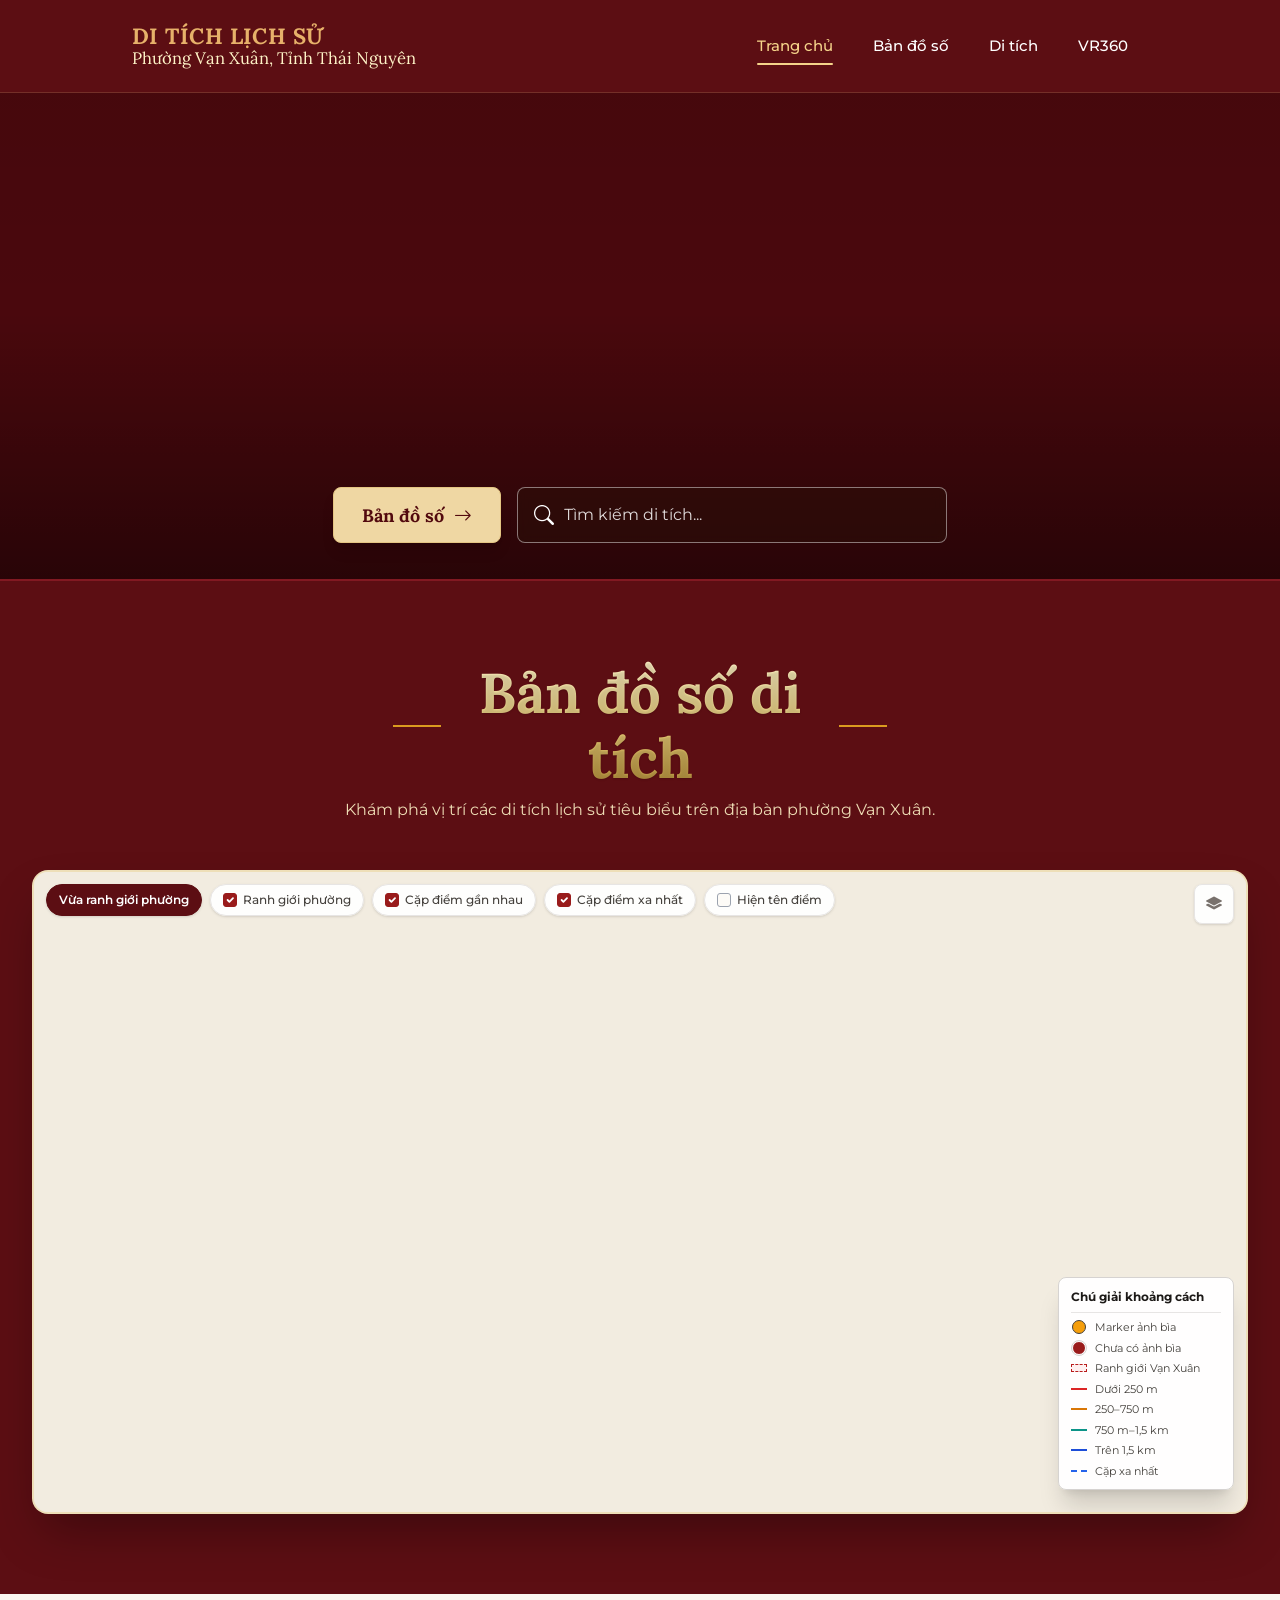
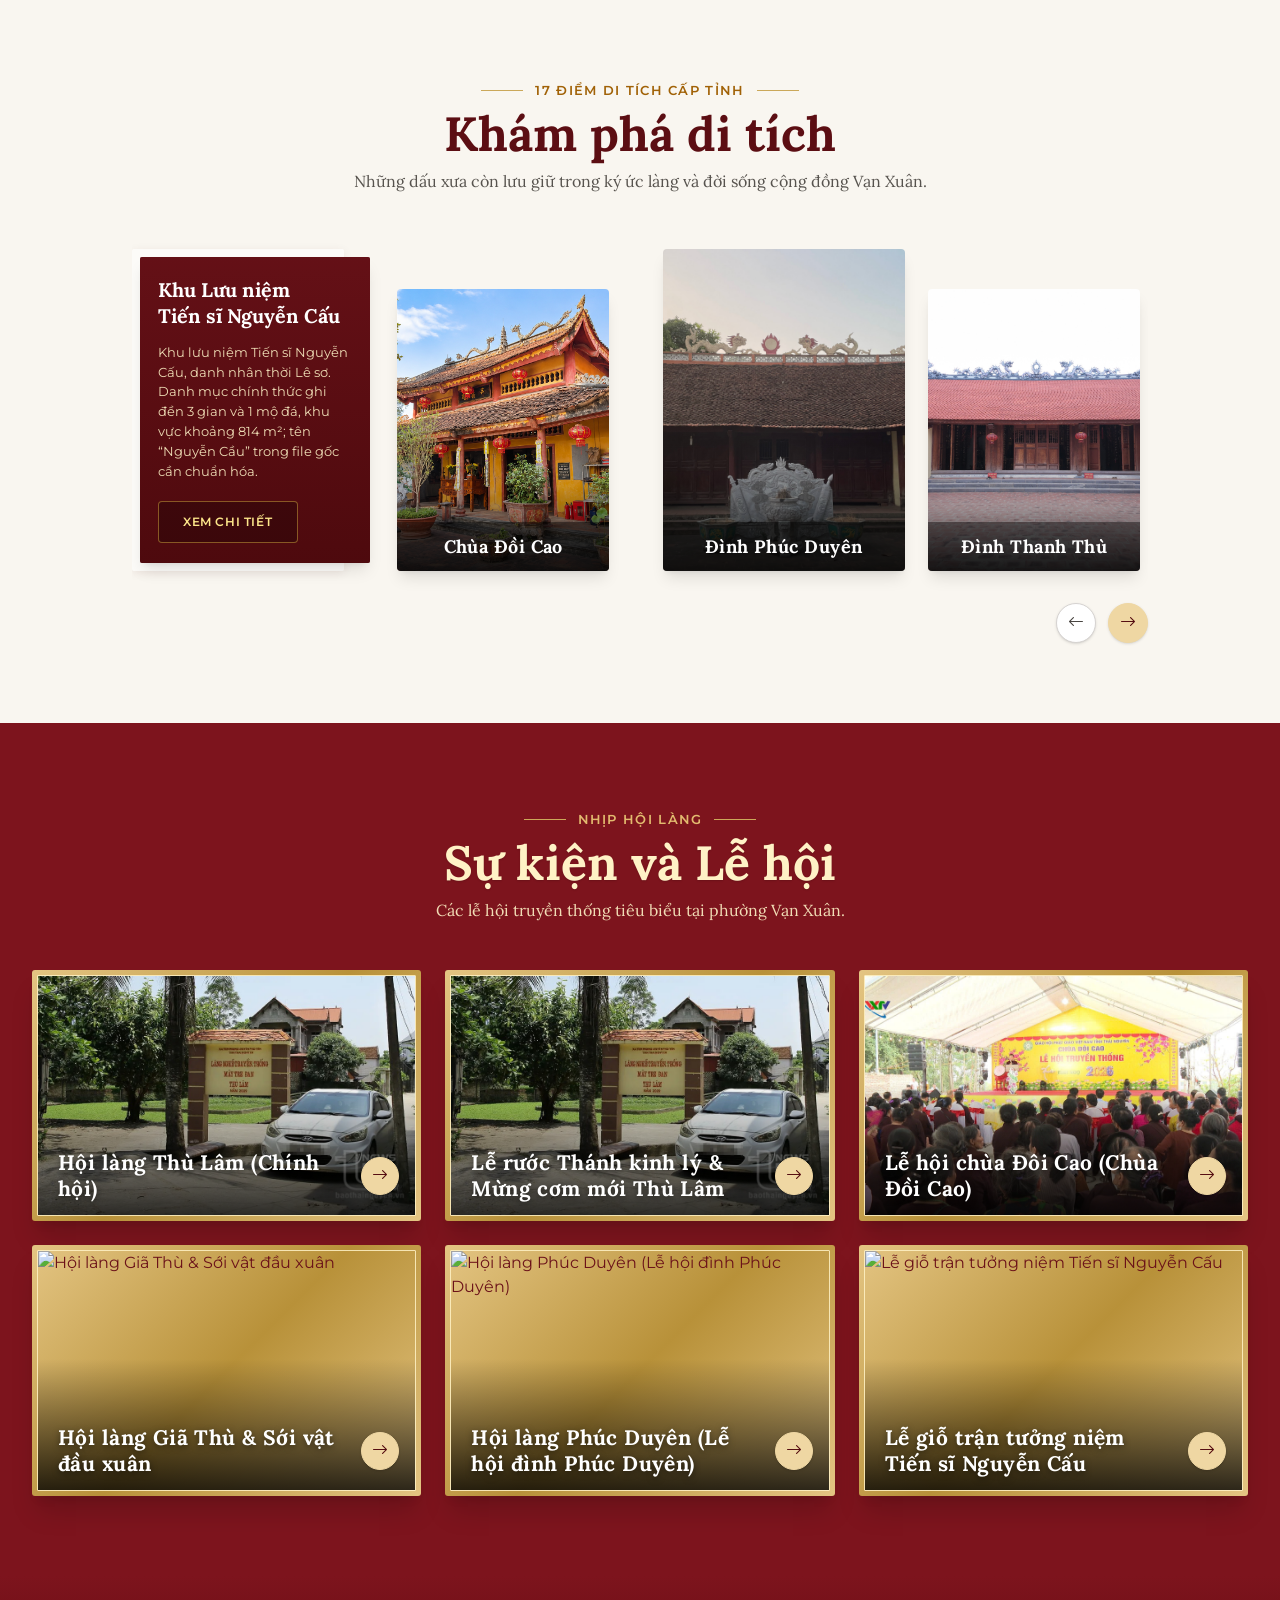
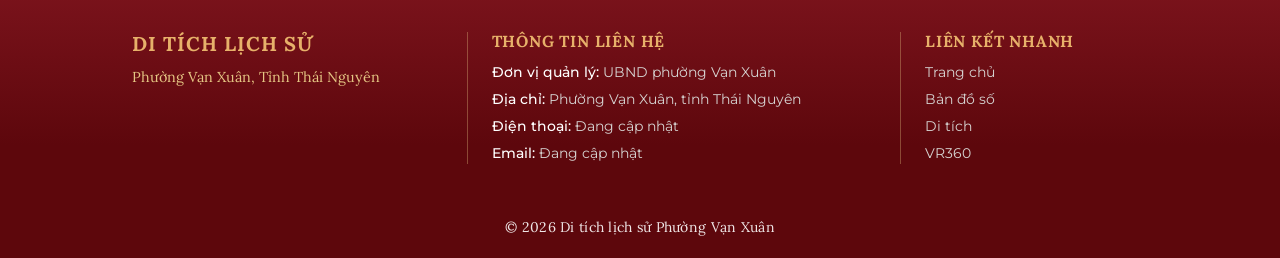
==== index.html @ e3b13b23 "firt commit" ====
<!doctype html>
<html lang="vi">
<head>
  <meta charset="utf-8">
  <meta name="viewport" content="width=device-width, initial-scale=1">
  <title>Di tích lịch sử – Phường Vạn Xuân, Tỉnh Thái Nguyên</title>
  <meta name="description" content="Bản đồ số và thông tin các di tích lịch sử, lễ hội truyền thống tiêu biểu trên địa bàn phường Vạn Xuân, tỉnh Thái Nguyên.">

  <!-- Fonts -->
  <link rel="preconnect" href="https://fonts.googleapis.com">
  <link rel="preconnect" href="https://fonts.gstatic.com" crossorigin>
  <link href="https://fonts.googleapis.com/css2?family=Lora:ital,wght@0,400;0,500;0,600;0,700;1,400&family=Montserrat:wght@400;500;600;700&display=swap" rel="stylesheet">

  <!-- Bootstrap 5.3 + Icons + Leaflet (CDN) -->
  <link rel="stylesheet" href="https://cdn.jsdelivr.net/npm/bootstrap@5.3.3/dist/css/bootstrap.min.css">
  <link rel="stylesheet" href="https://cdn.jsdelivr.net/npm/bootstrap-icons@1.11.3/font/bootstrap-icons.min.css">
  <link rel="stylesheet" href="https://cdn.jsdelivr.net/npm/leaflet@1.9.4/dist/leaflet.css">

  <!-- Theme (tokens màu, font, component) -->
  <link rel="stylesheet" href="assets/css/theme.css">
</head>
<body data-route="home">

  <!-- ================= HEADER (assets/js/layout.js) ================= -->
  <div data-vx-header></div>

  <main>
    <!-- ================= HERO ================= -->
    <section class="vx-hero" aria-label="Giới thiệu">
      <div class="container container-vx-narrow vx-hero__actions">
        <div class="d-flex flex-column flex-md-row justify-content-center align-items-stretch gap-3">
          <a href="#ban-do" class="btn btn-vx-gold">Bản đồ số <i class="bi bi-arrow-right" aria-hidden="true"></i></a>
          <form class="vx-search" id="heroSearch" role="search">
            <i class="bi bi-search fs-5" aria-hidden="true"></i>
            <input class="form-control" type="search" name="q" placeholder="Tìm kiếm di tích..." aria-label="Tìm kiếm di tích" list="relicNames">
            <datalist id="relicNames"></datalist>
          </form>
        </div>
      </div>
    </section>

    <!-- ================= BẢN ĐỒ SỐ ================= -->
    <section class="vx-section vx-section--red-dark" id="ban-do">
      <div class="container container-vx">
        <div class="vx-head vx-head--dark">
          <h2 class="vx-title vx-title--lined"><span class="vx-text-gradient">Bản đồ số di tích</span></h2>
          <p class="vx-lead">Khám phá vị trí các di tích lịch sử tiêu biểu trên địa bàn phường Vạn Xuân.</p>
        </div>

        <div class="vx-map-frame">
          <div id="vxMap" class="vx-map" role="region" aria-label="Bản đồ số di tích phường Vạn Xuân"></div>

          <div class="vx-map-toolbar">
            <button type="button" class="vx-chip vx-chip--solid" id="btnFitBoundary">Vừa ranh giới phường</button>
            <label class="vx-chip"><input class="form-check-input" type="checkbox" id="fltBoundary" checked> Ranh giới phường</label>
            <label class="vx-chip"><input class="form-check-input" type="checkbox" id="fltNear" checked> Cặp điểm gần nhau</label>
            <label class="vx-chip"><input class="form-check-input" type="checkbox" id="fltFar" checked> Cặp điểm xa nhất</label>
            <label class="vx-chip"><input class="form-check-input" type="checkbox" id="fltLabels"> Hiện tên điểm</label>
            <button type="button" class="vx-chip d-lg-none" id="btnLegend"><i class="bi bi-list-ul" aria-hidden="true"></i> Chú giải</button>
          </div>
          <button type="button" class="vx-map-layer-btn" id="btnLayer" aria-label="Đổi lớp bản đồ"><i class="bi bi-layers-fill" aria-hidden="true"></i></button>

          <aside class="vx-legend" aria-label="Chú giải khoảng cách">
            <div class="vx-legend__title">Chú giải khoảng cách</div>
            <ul>
              <li><span class="sw sw--dot" style="background:var(--vx-marker-cover);border:1px solid var(--vx-stone-700)"></span>Marker ảnh bìa</li>
              <li><span class="sw sw--dot" style="background:var(--vx-crimson-400);border:1px solid var(--vx-white);outline:1px solid var(--vx-stone-300)"></span>Chưa có ảnh bìa</li>
              <li><span class="sw sw--area"></span>Ranh giới Vạn Xuân</li>
              <li><span class="sw sw--line" style="background:var(--vx-dist-1)"></span>Dưới 250 m</li>
              <li><span class="sw sw--line" style="background:var(--vx-dist-2)"></span>250–750 m</li>
              <li><span class="sw sw--line" style="background:var(--vx-dist-3)"></span>750 m–1,5 km</li>
              <li><span class="sw sw--line" style="background:var(--vx-dist-4)"></span>Trên 1,5 km</li>
              <li><span class="sw sw--dash"></span>Cặp xa nhất</li>
            </ul>
          </aside>
        </div>
      </div>
    </section>

    <!-- ================= KHÁM PHÁ DI TÍCH ================= -->
    <section class="vx-section vx-section--cream" id="di-tich">
      <div class="container container-vx-narrow">
        <div class="vx-head vx-head--serif-lead">
          <div class="vx-eyebrow">17 điểm di tích cấp tỉnh</div>
          <h2 class="vx-title">Khám phá di tích</h2>
          <p class="vx-lead">Những dấu xưa còn lưu giữ trong ký ức làng và đời sống cộng đồng Vạn Xuân.</p>
        </div>

        <div class="vx-carousel">
          <div class="vx-carousel__track" id="heritageTrack" tabindex="0" aria-label="Danh sách di tích"></div>
          <div class="vx-carousel__nav">
            <button type="button" class="btn-vx-circle" data-carousel-prev aria-label="Lùi lại"><i class="bi bi-arrow-left" aria-hidden="true"></i></button>
            <button type="button" class="btn-vx-circle btn-vx-circle--gold" data-carousel-next aria-label="Xem tiếp"><i class="bi bi-arrow-right" aria-hidden="true"></i></button>
          </div>
        </div>
      </div>
    </section>

    <!-- ================= SỰ KIỆN & LỄ HỘI ================= -->
    <section class="vx-section vx-section--red" id="le-hoi">
      <div class="container container-vx">
        <div class="vx-head vx-head--dark vx-head--serif-lead">
          <div class="vx-eyebrow">Nhịp hội làng</div>
          <h2 class="vx-title">Sự kiện và Lễ hội</h2>
          <p class="vx-lead">Các lễ hội truyền thống tiêu biểu tại phường Vạn Xuân.</p>
        </div>
        <div class="row g-4 g-xl-4 justify-content-center" id="festivalGrid"></div>
      </div>
    </section>
  </main>

  <!-- ================= FOOTER (assets/js/layout.js) ================= -->
  <div data-vx-footer></div>

  <!-- ================= TEMPLATES (component tái sử dụng) ================= -->
  <template id="tplCardInfo">
    <div class="vx-carousel__item">
      <div class="vx-card-info-wrap">
        <article class="vx-card-info">
          <h3></h3>
          <p></p>
          <a class="btn btn-vx-outline" href="#"></a>
        </article>
      </div>
    </div>
  </template>

  <template id="tplCardPhoto">
    <div class="vx-carousel__item">
      <a class="vx-card" href="#">
        <img class="vx-card__img" src="" alt="" loading="lazy">
        <h3 class="vx-card__title"></h3>
      </a>
    </div>
  </template>

  <template id="tplFestival">
    <div class="col-12 col-md-6 col-lg-4">
      <a class="vx-fest" href="#">
        <div class="vx-fest__inner">
          <img class="vx-fest__img" src="" alt="" loading="lazy">
          <div class="vx-fest__bar">
            <h3 class="vx-fest__title"></h3>
            <span class="btn-vx-circle btn-vx-circle--gold" aria-hidden="true"><i class="bi bi-arrow-right"></i></span>
          </div>
        </div>
      </a>
    </div>
  </template>

  <script src="https://cdn.jsdelivr.net/npm/bootstrap@5.3.3/dist/js/bootstrap.bundle.min.js"></script>
  <script src="https://cdn.jsdelivr.net/npm/leaflet@1.9.4/dist/leaflet.js"></script>
  <script src="root_data/vx-data.js"></script>
  <script src="assets/js/router.js"></script>
  <script src="assets/js/layout.js"></script>
  <script src="assets/js/data.js"></script>
  <script src="assets/js/app.js"></script>
</body>
</html>
---- assets/css/theme.css ----
/* =========================================================
   DI TÍCH LỊCH SỬ – PHƯỜNG VẠN XUÂN
   Theme config (design tokens) + Bootstrap 5.3 overrides
   Mọi màu / font / khoảng cách lấy từ biến bên dưới – sửa 1 chỗ dùng toàn site.
   ========================================================= */

/* ---------- 1. DESIGN TOKENS ---------- */
:root {
  /* Crimson (đỏ son) */
  --vx-crimson-950: #3a0508;
  --vx-crimson-900: #4a080d;
  --vx-crimson-850: #52090e;
  --vx-crimson-800: #5c0e13;
  --vx-crimson-700: #6b1219;
  --vx-crimson-650: #6c090e;
  --vx-crimson-600: #7d141d;
  --vx-crimson-500: #821922;
  --vx-crimson-400: #991b1b;

  /* Gold (nhũ vàng) */
  --vx-gold-50: #fff2c6;
  --vx-gold-100: #fae6b8;
  --vx-gold-150: #fde68a;
  --vx-gold-200: #efd7a3;
  --vx-gold-300: #f5d38a;
  --vx-gold-350: #ecd07a;
  --vx-gold-400: #e4c583;
  --vx-gold-450: #e2ba6f;
  --vx-gold-500: #e7b16a;
  --vx-gold-600: #cba85a;
  --vx-gold-700: #b89139;
  --vx-gold-800: #a16207;
  --vx-gold-line: rgba(251, 191, 36, 0.8);
  --vx-gold-border: rgba(230, 202, 123, 0.5);

  /* Neutral / paper */
  --vx-paper: #f9f6f0;
  --vx-paper-light: #fdfbf7;
  --vx-cream-100: #fef3c7;
  --vx-cream-200: #e7d4b5;
  --vx-stone-900: #1c1917;
  --vx-stone-700: #44403c;
  --vx-stone-600: #57534e;
  --vx-stone-500: #78716c;
  --vx-stone-400: #a8a29e;
  --vx-stone-300: #d6d3d1;
  --vx-stone-200: #e7e5e4;
  --vx-stone-100: #f5f5f4;
  --vx-white: #ffffff;

  /* Map distance legend */
  --vx-dist-1: #dc2626; /* < 250 m */
  --vx-dist-2: #d97706; /* 250–750 m */
  --vx-dist-3: #0d9488; /* 750 m–1,5 km */
  --vx-dist-4: #1d4ed8; /* > 1,5 km */
  --vx-dist-far: #2563eb; /* cặp xa nhất */
  --vx-marker-cover: #f59e0b;

  /* Typography */
  --vx-font-heading: "Lora", Georgia, "Times New Roman", serif;
  --vx-font-body: "Montserrat", system-ui, -apple-system, "Segoe UI", Roboto, sans-serif;
  --vx-fs-display: clamp(2rem, 1.2rem + 3.2vw, 3.5rem);
  --vx-fs-h2: clamp(1.875rem, 1.3rem + 2.2vw, 3rem);
  --vx-fs-h3: 1.125rem;
  --vx-fs-eyebrow: 0.8125rem;

  /* Radius / shadow / spacing */
  --vx-radius-sm: 4px;
  --vx-radius: 8px;
  --vx-radius-lg: 12px;
  --vx-radius-xl: 16px;
  --vx-shadow-sm: 0 1px 3px rgba(0, 0, 0, .1), 0 1px 2px -1px rgba(0, 0, 0, .1);
  --vx-shadow: 0 10px 15px -3px rgba(0, 0, 0, .1), 0 4px 6px -4px rgba(0, 0, 0, .1);
  --vx-shadow-lg: 0 20px 25px -5px rgba(0, 0, 0, .15), 0 8px 10px -6px rgba(0, 0, 0, .1);
  --vx-shadow-xl: 0 25px 50px -12px rgba(0, 0, 0, .35);
  --vx-section-py: clamp(3rem, 2rem + 4vw, 5rem);
  --vx-header-h: 92px;
  --vx-container: 1240px;
  --vx-container-narrow: 1040px;

  /* Gradients */
  --vx-gradient-gold-text: linear-gradient(180deg, var(--vx-gold-50) 0%, var(--vx-gold-350) 50%, var(--vx-gold-700) 100%);
  --vx-gradient-card: linear-gradient(180deg, var(--vx-crimson-700) 0%, #420609 100%);

  /* Background images (ảnh nền section) */
  --vx-bg-red: url("../img/bg-section-red.jpg");
  --vx-bg-red-dark: url("../img/bg-section-red-dark.jpg");
  --vx-bg-cream: url("../img/bg-section-cream.jpg");
  --vx-bg-footer: url("../img/bg-footer-lotus.jpg");
  --vx-hero-img: url("../img/hero-van-xuan.jpg");

  /* ---------- 2. BOOTSTRAP VARIABLE MAPPING ---------- */
  --bs-body-font-family: var(--vx-font-body);
  --bs-body-color: var(--vx-stone-700);
  --bs-body-bg: var(--vx-paper-light);
  --bs-primary: var(--vx-crimson-800);
  --bs-primary-rgb: 92, 14, 19;
  --bs-secondary: var(--vx-gold-200);
  --bs-secondary-rgb: 239, 215, 163;
  --bs-link-color: var(--vx-crimson-700);
  --bs-link-color-rgb: 107, 18, 25;
  --bs-link-hover-color: var(--vx-crimson-400);
  --bs-link-hover-color-rgb: 153, 27, 27;
  --bs-border-color: var(--vx-stone-200);
  --bs-border-radius: var(--vx-radius);
  --bs-border-radius-lg: var(--vx-radius-lg);
  --bs-border-radius-xl: var(--vx-radius-xl);
  --bs-focus-ring-color: rgba(228, 197, 131, .45);
}

/* ---------- 3. BASE ---------- */
body {
  font-family: var(--vx-font-body);
  background: var(--vx-paper-light);
  -webkit-font-smoothing: antialiased;
}
h1, h2, h3, h4, h5, h6, .font-heading { font-family: var(--vx-font-heading); }
.container-vx { max-width: var(--vx-container); }
.container-vx-narrow { max-width: var(--vx-container-narrow); }
.text-gold { color: var(--vx-gold-300) !important; }
.text-crimson { color: var(--vx-crimson-800) !important; }
img { max-width: 100%; }

/* ---------- 4. BUTTONS (dùng biến --bs-btn-* của Bootstrap) ---------- */
.btn-vx-gold {
  --bs-btn-font-family: var(--vx-font-heading);
  --bs-btn-font-weight: 700;
  --bs-btn-font-size: 1.125rem;
  --bs-btn-color: var(--vx-crimson-850);
  --bs-btn-bg: var(--vx-gold-200);
  --bs-btn-border-color: var(--vx-gold-400);
  --bs-btn-hover-color: var(--vx-crimson-850);
  --bs-btn-hover-bg: var(--vx-gold-300);
  --bs-btn-hover-border-color: var(--vx-gold-500);
  --bs-btn-active-color: var(--vx-crimson-850);
  --bs-btn-active-bg: var(--vx-gold-400);
  --bs-btn-active-border-color: var(--vx-gold-500);
  --bs-btn-padding-x: 1.75rem;
  --bs-btn-padding-y: .8rem;
  --bs-btn-border-radius: var(--vx-radius);
  box-shadow: var(--vx-shadow);
  display: inline-flex; align-items: center; gap: .6rem;
}
.btn-vx-outline {
  --bs-btn-font-weight: 600;
  --bs-btn-font-size: .75rem;
  --bs-btn-color: var(--vx-gold-150);
  --bs-btn-bg: rgba(0, 0, 0, .25);
  --bs-btn-border-color: rgba(252, 211, 77, .4);
  --bs-btn-hover-color: var(--vx-crimson-850);
  --bs-btn-hover-bg: var(--vx-gold-200);
  --bs-btn-hover-border-color: var(--vx-gold-200);
  --bs-btn-active-bg: var(--vx-gold-400);
  --bs-btn-padding-y: .7rem;
  --bs-btn-border-radius: var(--vx-radius-sm);
  letter-spacing: .05em; text-transform: uppercase;
}
.btn-vx-circle {
  width: var(--vx-circle-size, 40px); height: var(--vx-circle-size, 40px);
  border-radius: 50%; padding: 0;
  display: inline-flex; align-items: center; justify-content: center;
  border: 1px solid var(--vx-stone-300); background: var(--vx-white); color: var(--vx-stone-700);
  box-shadow: var(--vx-shadow-sm); transition: all .2s ease;
}
.btn-vx-circle:hover { transform: translateY(-1px); box-shadow: var(--vx-shadow); }
.btn-vx-circle--gold { background: var(--vx-gold-200); border-color: var(--vx-gold-200); color: var(--vx-crimson-850); }
.btn-vx-circle:disabled { opacity: .45; transform: none; }

/* ---------- 5. HEADER ---------- */
.vx-header {
  position: sticky; top: 0; z-index: 1030;
  min-height: var(--vx-header-h);
  background: var(--vx-crimson-800) var(--vx-bg-red-dark) center 18% / cover no-repeat;
  border-bottom: 1px solid rgba(228, 197, 131, .18);
}
.vx-header .navbar { --bs-navbar-padding-y: 0; min-height: var(--vx-header-h); }
.vx-brand { line-height: 1.2; text-decoration: none; }
.vx-brand__title {
  display: block; font-family: var(--vx-font-heading); font-weight: 700;
  font-size: clamp(1.05rem, .9rem + .6vw, 1.45rem); letter-spacing: .02em; text-transform: uppercase;
  color: var(--vx-gold-500);
}
.vx-brand__sub { display: block; font-family: var(--vx-font-heading); font-size: clamp(.85rem, .8rem + .3vw, 1.05rem); color: var(--vx-cream-100); }
.vx-header .nav-link {
  --bs-nav-link-color: var(--vx-white);
  --bs-nav-link-hover-color: var(--vx-gold-300);
  --bs-navbar-active-color: var(--vx-gold-300);
  font-size: .95rem; font-weight: 500; position: relative;
  padding: .5rem 0 !important; margin: 0 1.25rem;
}
.vx-header .nav-link.active { color: var(--vx-gold-300); }
.vx-header .nav-link.active::after {
  content: ""; position: absolute; left: 0; right: 0; bottom: 0; height: 2px;
  background: var(--vx-gold-300); border-radius: 2px;
}
.vx-header .navbar-toggler { border-color: var(--vx-gold-400); color: var(--vx-gold-300); }
.vx-header .navbar-toggler:focus { box-shadow: 0 0 0 .2rem var(--bs-focus-ring-color); }

/* ---------- 6. HERO ---------- */
.vx-hero {
  position: relative; min-height: clamp(360px, 38vw, 494px);
  display: flex; align-items: flex-end;
  background: var(--vx-crimson-900) var(--vx-hero-img) center / cover no-repeat;
  overflow: hidden;
}
.vx-hero::before {
  content: ""; position: absolute; inset: 0;
  background: linear-gradient(180deg, rgba(0, 0, 0, .05) 0%, rgba(0, 0, 0, 0) 45%, rgba(0, 0, 0, .45) 100%);
}
.vx-hero__actions { position: relative; z-index: 1; padding-bottom: 2.25rem; }
.vx-search {
  display: flex; align-items: center; gap: .65rem;
  min-height: 56px; padding: 0 1rem;
  border: 1px solid rgba(255, 255, 255, .45); border-radius: var(--vx-radius);
  background: rgba(40, 20, 10, .35); backdrop-filter: blur(6px); -webkit-backdrop-filter: blur(6px);
  color: var(--vx-white); width: min(100%, 430px);
}
.vx-search .form-control {
  background: transparent; border: 0; color: var(--vx-white); padding: 0; font-size: 1rem; box-shadow: none;
}
.vx-search .form-control::placeholder { color: rgba(255, 255, 255, .85); }
.vx-search:focus-within { border-color: var(--vx-gold-400); }

/* ---------- 7. SECTIONS ---------- */
.vx-section { position: relative; padding: var(--vx-section-py) 0; background-repeat: no-repeat; background-size: cover; background-position: center; }
.vx-section--red-dark { background-color: var(--vx-crimson-800); background-image: var(--vx-bg-red-dark); border-top: 2px solid var(--vx-crimson-500); }
.vx-section--red { background-color: var(--vx-crimson-600); background-image: var(--vx-bg-red); }
.vx-section--cream { background-color: var(--vx-paper); background-image: var(--vx-bg-cream); }

/* Section heading */
.vx-head { text-align: center; margin-bottom: clamp(2rem, 1.5rem + 2vw, 3rem); }
.vx-eyebrow {
  display: inline-flex; align-items: center; gap: .75rem;
  font-family: var(--vx-font-body); font-weight: 600; font-size: var(--vx-fs-eyebrow);
  letter-spacing: .1em; text-transform: uppercase; color: var(--vx-gold-800); margin-bottom: .35rem;
}
.vx-eyebrow::before, .vx-eyebrow::after { content: ""; width: 42px; height: 1.5px; background: var(--vx-gold-600); }
.vx-title { font-weight: 700; font-size: var(--vx-fs-h2); color: var(--vx-crimson-800); margin: 0 0 .5rem; line-height: 1.15; }
.vx-title--lined { display: inline-flex; align-items: center; gap: clamp(.75rem, 2vw, 1.75rem); font-size: var(--vx-fs-display); }
.vx-title--lined::before, .vx-title--lined::after { content: ""; flex: 0 0 clamp(28px, 4vw, 48px); height: 2px; background: var(--vx-gold-line); }
.vx-text-gradient {
  background: var(--vx-gradient-gold-text); -webkit-background-clip: text; background-clip: text;
  color: transparent; -webkit-text-fill-color: transparent;
}
.vx-lead { font-size: 1rem; color: var(--vx-stone-600); margin: 0 auto; max-width: 672px; }
.vx-head--dark .vx-eyebrow { color: var(--vx-gold-450); }
.vx-head--dark .vx-title { color: var(--vx-gold-50); text-shadow: 0 1px 2px rgba(0, 0, 0, .15); }
.vx-head--dark .vx-lead { color: rgba(254, 243, 199, .9); }
.vx-head--serif-lead .vx-lead { font-family: var(--vx-font-heading); }

/* ---------- 8. MAP ---------- */
.vx-map-frame {
  position: relative; border-radius: var(--vx-radius-xl); overflow: hidden;
  border: 2px solid rgba(230, 202, 123, .4); box-shadow: var(--vx-shadow-xl);
  background: #f2ece0;
}
.vx-map { height: clamp(460px, 50vw, 650px); width: 100%; background: #f2ece0; font-family: var(--vx-font-body); }
.vx-map .leaflet-tile-pane { filter: sepia(.55) saturate(1.15) hue-rotate(-8deg) brightness(1.02) contrast(.95); }
.vx-map.is-satellite .leaflet-tile-pane { filter: none; }
.vx-map .leaflet-control-attribution { font-size: 9px; background: rgba(255, 255, 255, .8); }

.vx-map-toolbar {
  position: absolute; z-index: 800; top: 12px; left: 12px; right: 64px;
  display: flex; flex-wrap: wrap; gap: 8px; pointer-events: none;
}
.vx-chip {
  pointer-events: auto; display: inline-flex; align-items: center; gap: 6px;
  padding: 6px 12px; border-radius: 999px; font-size: .75rem; font-weight: 500;
  color: var(--vx-stone-700); background: rgba(255, 255, 255, .95);
  border: 1px solid var(--vx-stone-200); box-shadow: var(--vx-shadow-sm); cursor: pointer; user-select: none;
  white-space: nowrap;
}
.vx-chip .form-check-input { margin: 0; width: 14px; height: 14px; border-radius: 3px; border-color: #9ca3af; cursor: pointer; }
.vx-chip .form-check-input:checked { background-color: var(--vx-crimson-400); border-color: var(--vx-crimson-400); }
.vx-chip--solid { background: var(--vx-crimson-800); color: var(--vx-white); border-color: var(--vx-crimson-800); font-weight: 600; }
.vx-chip--solid:hover { background: var(--vx-crimson-400); }

.vx-map-layer-btn {
  position: absolute; z-index: 800; top: 12px; right: 12px;
  width: 40px; height: 40px; border-radius: var(--vx-radius);
  background: rgba(255, 255, 255, .95); border: 1px solid var(--vx-stone-200); box-shadow: var(--vx-shadow-sm);
  color: var(--vx-stone-500); display: grid; place-items: center;
}
.vx-map-layer-btn.is-active { color: var(--vx-crimson-400); }

.vx-legend {
  position: absolute; z-index: 800; right: 12px; bottom: 22px; width: 176px;
  background: rgba(255, 255, 255, .95); backdrop-filter: blur(12px); -webkit-backdrop-filter: blur(12px);
  border: 1px solid var(--vx-stone-300); border-radius: var(--vx-radius); box-shadow: var(--vx-shadow-lg);
  padding: 10px 12px; font-size: 11px; color: var(--vx-stone-700);
}
.vx-legend__title { font-weight: 700; font-size: 12px; color: var(--vx-stone-900); padding-bottom: 6px; margin-bottom: 6px; border-bottom: 1px solid var(--vx-stone-200); }
.vx-legend ul { list-style: none; margin: 0; padding: 0; display: grid; gap: 4px; }
.vx-legend li { display: flex; align-items: center; gap: 8px; }
.vx-legend .sw { flex: 0 0 16px; display: inline-block; }
.vx-legend .sw--dot { width: 14px; height: 14px; flex-basis: 14px; border-radius: 50%; margin: 0 1px; }
.vx-legend .sw--line { height: 2px; }
.vx-legend .sw--dash { height: 0; border-top: 2px dashed var(--vx-dist-far); }
.vx-legend .sw--area { height: 8px; border: 1px dashed #b91c1c; background: rgba(254, 226, 226, .5); }

/* Leaflet markers */
.vx-marker__pin {
  width: 100%; height: 100%; border-radius: 50%; overflow: hidden;
  border: 3px solid var(--vx-white); outline: 2px solid var(--vx-crimson-700);
  box-shadow: 0 4px 10px rgba(0, 0, 0, .35); background: var(--vx-crimson-700);
  display: grid; place-items: center;
}
.vx-marker__pin img { width: 100%; height: 100%; object-fit: cover; object-position: center 70%; display: block; }
.vx-marker__num {
  position: absolute; left: 50%; bottom: -6px; transform: translateX(-50%);
  min-width: 16px; height: 16px; padding: 0 3px; border-radius: 999px;
  background: var(--vx-crimson-700); color: var(--vx-white); border: 1.5px solid var(--vx-white);
  font: 700 9px/13px var(--vx-font-body); text-align: center;
}
.vx-marker--plain .vx-marker__pin { border: 2px solid rgba(255, 255, 255, .25); outline: 0; background: var(--vx-crimson-850); color: var(--vx-white); font: 700 13px var(--vx-font-body); }
.vx-marker:hover .vx-marker__pin { outline-color: var(--vx-gold-500); }
.leaflet-tooltip.vx-label {
  background: rgba(255, 255, 255, .92); border: 1px solid var(--vx-stone-300); color: var(--vx-stone-900);
  font: 600 11px var(--vx-font-body); padding: 2px 6px; box-shadow: var(--vx-shadow-sm);
}
.leaflet-tooltip.vx-place {
  background: transparent; border: 0; box-shadow: none; padding: 0;
  font-family: var(--vx-font-body); font-weight: 700; color: var(--vx-stone-900); text-shadow: 0 0 3px #fff, 0 0 3px #fff;
}
.leaflet-tooltip.vx-place::before { display: none; }
.leaflet-popup-content-wrapper { border-radius: var(--vx-radius-lg); }
.vx-popup { width: 200px; font-family: var(--vx-font-body); }
.vx-popup img { width: 100%; height: 110px; object-fit: cover; border-radius: var(--vx-radius); margin-bottom: 6px; }
.vx-popup h4 { font-size: 15px; margin: 0 0 2px; color: var(--vx-crimson-800); }
.vx-popup small { color: var(--vx-stone-500); }

/* ---------- 9. DISCOVER CAROUSEL ---------- */
.vx-carousel { position: relative; }
.vx-carousel__track {
  --vx-card-gap: clamp(1rem, 4.2vw, 4rem);
  --vx-card-per-view: 4;
  display: flex; gap: var(--vx-card-gap); overflow-x: auto; scroll-snap-type: x mandatory;
  scroll-behavior: smooth; padding: .5rem .25rem 2rem; scrollbar-width: none;
}
.vx-carousel__track::-webkit-scrollbar { display: none; }
.vx-carousel__item {
  flex: 0 0 calc((100% - (var(--vx-card-per-view) - 1) * var(--vx-card-gap)) / var(--vx-card-per-view));
  scroll-snap-align: start;
}
.vx-carousel__item:nth-child(even) { margin-top: 2.5rem; }
.vx-carousel__nav { display: flex; justify-content: flex-end; gap: .75rem; }

.vx-card {
  position: relative; display: block; height: 100%; aspect-ratio: 3 / 4;
  border-radius: var(--vx-radius-sm); overflow: hidden; box-shadow: var(--vx-shadow);
  text-decoration: none; color: inherit; transition: transform .25s ease, box-shadow .25s ease;
}
.vx-card:hover { transform: translateY(-4px); box-shadow: var(--vx-shadow-lg); }
.vx-card__img { position: absolute; inset: 0; width: 100%; height: 100%; object-fit: cover; }
.vx-card::after { content: ""; position: absolute; inset: 0; background: linear-gradient(0deg, rgba(0, 0, 0, .85) 0%, rgba(0, 0, 0, .2) 30%, rgba(0, 0, 0, 0) 55%); }
.vx-card__title {
  position: absolute; z-index: 1; left: 0; right: 0; bottom: 0; margin: 0;
  padding: .85rem 1rem; background: rgba(0, 0, 0, .4);
  font-family: var(--vx-font-heading); font-weight: 700; font-size: var(--vx-fs-h3); letter-spacing: .025em;
  color: var(--vx-white); text-align: center;
}
/* Info card (thẻ gấm đỏ) */
.vx-card-info-wrap { padding: 8px; background: rgba(255, 255, 255, .55); border-radius: 2px; box-shadow: 0 2px 10px rgba(92, 14, 19, .08); height: 100%; }
.vx-card-info {
  position: relative; height: 100%; aspect-ratio: 3 / 4; display: flex; flex-direction: column; justify-content: center;
  padding: 1.25rem 1.1rem; border-radius: 2px; overflow: hidden;
  background: var(--vx-crimson-800) var(--vx-bg-red) 30% 40% / 420% auto no-repeat;
  box-shadow: var(--vx-shadow); color: var(--vx-white);
}
.vx-card-info::before { content: ""; position: absolute; inset: 0; background: linear-gradient(180deg, rgba(107, 18, 25, .55), rgba(66, 6, 9, .55)); }
.vx-card-info > * { position: relative; }
.vx-card-info h3 { font-size: clamp(1.05rem, .95rem + .35vw, 1.3rem); font-weight: 700; color: var(--vx-white); margin-bottom: .9rem; line-height: 1.3; }
.vx-card-info p { font-size: .8rem; line-height: 1.55; color: rgba(254, 243, 199, .9); margin-bottom: 1.2rem; }
.vx-card-info .btn { align-self: flex-start; min-width: 72%; }

/* ---------- 10. FESTIVAL CARDS ---------- */
.vx-fest {
  position: relative; display: block; aspect-ratio: 383 / 247; overflow: hidden; text-decoration: none;
  padding: 5px; border-radius: 3px;
  background: linear-gradient(135deg, var(--vx-gold-400), var(--vx-gold-700) 50%, var(--vx-gold-400));
  box-shadow: var(--vx-shadow-lg);
}
.vx-fest__inner { position: relative; height: 100%; overflow: hidden; border: 1.5px solid rgba(255, 242, 198, .85); border-radius: 1px; }
.vx-fest__img { position: absolute; inset: 0; width: 100%; height: 100%; object-fit: cover; transition: transform .5s ease; }
.vx-fest:hover .vx-fest__img { transform: scale(1.05); }
.vx-fest__inner::after { content: ""; position: absolute; inset: auto 0 0 0; height: 55%; background: linear-gradient(0deg, rgba(0, 0, 0, .8), rgba(0, 0, 0, 0)); }
.vx-fest__bar {
  position: absolute; z-index: 1; left: 0; right: 0; bottom: 0;
  display: flex; align-items: center; justify-content: space-between; gap: .75rem; padding: .9rem 1rem .9rem 1.25rem;
}
.vx-fest__title { margin: 0; font-family: var(--vx-font-heading); font-weight: 700; font-size: clamp(1.05rem, .95rem + .45vw, 1.35rem); color: var(--vx-white); letter-spacing: .02em; text-shadow: 0 2px 6px rgba(0, 0, 0, .5); }
.vx-fest .btn-vx-circle { --vx-circle-size: 38px; flex: 0 0 auto; border-color: var(--vx-gold-200); }

/* ---------- 11. FOOTER (nền hoa sen bám đáy) ---------- */
.vx-footer {
  position: relative; color: var(--vx-stone-300);
  /* màu nền phía trên trùng tông ảnh -> ảnh luôn neo ở đáy, hoa sen 2 góc luôn hiển thị trên mọi màn */
  background: var(--vx-bg-footer) center bottom / 100% auto no-repeat, linear-gradient(180deg, var(--vx-crimson-600) 0%, #5d070c 60%);
  background-color: #5d070c;
  min-height: 22vw; /* đủ cao để dải hoa sen (≈20% chiều rộng) luôn hiện trọn */
  padding: clamp(2.5rem, 2rem + 2vw, 3.5rem) 0 1.25rem;
  display: flex; flex-direction: column; justify-content: space-between;
}
.vx-footer > .container { flex: 1; display: flex; flex-direction: column; justify-content: space-between; }
.vx-footer__cols > [class*="col"] + [class*="col"] { border-left: 1px solid rgba(228, 197, 131, .35); }
.vx-footer h4 { font-weight: 700; font-size: 1rem; letter-spacing: .05em; text-transform: uppercase; color: var(--vx-gold-500); margin-bottom: .65rem; }
.vx-footer__brand h4 { font-size: 1.25rem; }
.vx-footer__brand p { font-family: var(--vx-font-heading); color: var(--vx-gold-400); font-size: .9rem; }
.vx-footer ul { list-style: none; padding: 0; margin: 0; display: grid; gap: 6px; font-size: .875rem; }
.vx-footer ul strong { color: var(--vx-white); font-weight: 500; }
.vx-footer a { color: var(--vx-stone-300); text-decoration: none; }
.vx-footer a:hover { color: var(--vx-gold-300); }
.vx-footer__copy { font-family: var(--vx-font-heading); text-align: center; font-size: .875rem; letter-spacing: .02em; color: rgba(255, 255, 255, .9); margin-top: clamp(2rem, 4vw, 3.5rem); }

/* ---------- 12. RESPONSIVE ---------- */
@media (max-width: 1199.98px) {
  .vx-header .nav-link { margin: 0 .85rem; }
}
@media (max-width: 991.98px) {
  :root { --vx-header-h: 76px; }
  .vx-header .navbar-collapse { padding: .5rem 0 1rem; }
  .vx-header .nav-link { margin: 0; display: inline-block; }
  .vx-carousel__track { --vx-card-per-view: 2.4; }
  .vx-legend { display: none; }
  .vx-legend.is-open { display: block; }
}
@media (max-width: 767.98px) {
  .vx-carousel__track { --vx-card-per-view: 1.6; }
  .vx-carousel__item:nth-child(even) { margin-top: 1.5rem; }
  .vx-footer__cols > [class*="col"] + [class*="col"] { border-left: 0; border-top: 1px solid rgba(228, 197, 131, .3); padding-top: 1.25rem; }
  .vx-map-toolbar { right: 60px; gap: 6px; flex-wrap: nowrap; overflow-x: auto; scrollbar-width: none; pointer-events: auto; padding-bottom: 4px; }
  .vx-map-toolbar::-webkit-scrollbar { display: none; }
  .vx-chip { flex: 0 0 auto; }
  /* Footer mobile: tách 2 nửa ảnh để cụm hoa sen 2 góc luôn đủ lớn & không bị cắt */
  .vx-footer { background: linear-gradient(180deg, var(--vx-crimson-600) 0%, #5d070c 45%); padding-bottom: 9rem; }
  .vx-footer::before, .vx-footer::after {
    content: ""; position: absolute; bottom: 0; width: 50%; height: 100%; pointer-events: none;
    background-image: var(--vx-bg-footer); background-repeat: no-repeat; background-size: auto var(--vx-lotus-h, 380px);
    -webkit-mask-image: linear-gradient(var(--vx-mask-dir), #000 55%, transparent 100%);
    mask-image: linear-gradient(var(--vx-mask-dir), #000 55%, transparent 100%);
  }
  .vx-footer::before { left: 0; background-position: left bottom; --vx-mask-dir: 90deg; }
  .vx-footer::after { right: 0; background-position: right bottom; --vx-mask-dir: 270deg; }
  .vx-footer > .container { position: relative; z-index: 1; }
  .vx-chip { font-size: .7rem; padding: 5px 10px; }
  .vx-hero__actions .btn-vx-gold { width: 100%; justify-content: center; }
  .vx-search { width: 100%; }
}
@media (max-width: 575.98px) {
  .vx-carousel__track { --vx-card-per-view: 1.25; }
  .vx-title--lined::before, .vx-title--lined::after { flex-basis: 20px; }
}
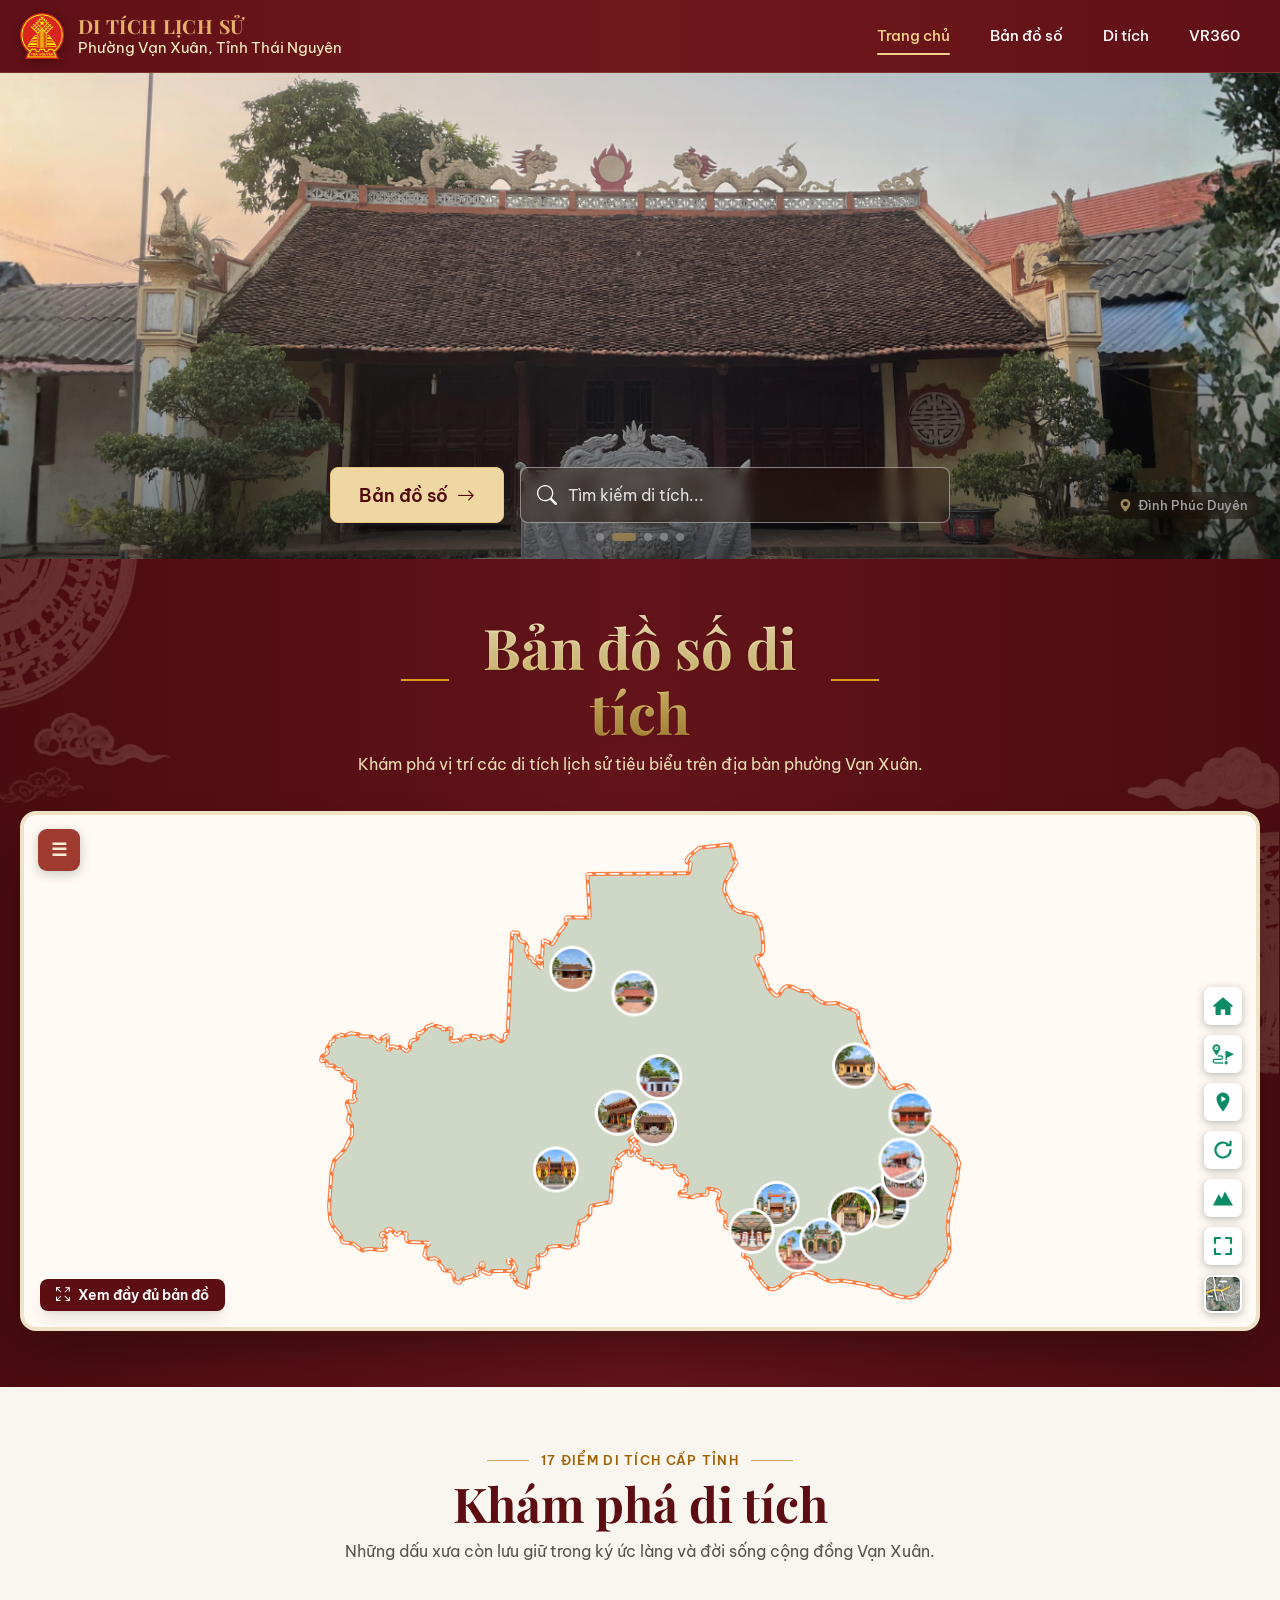
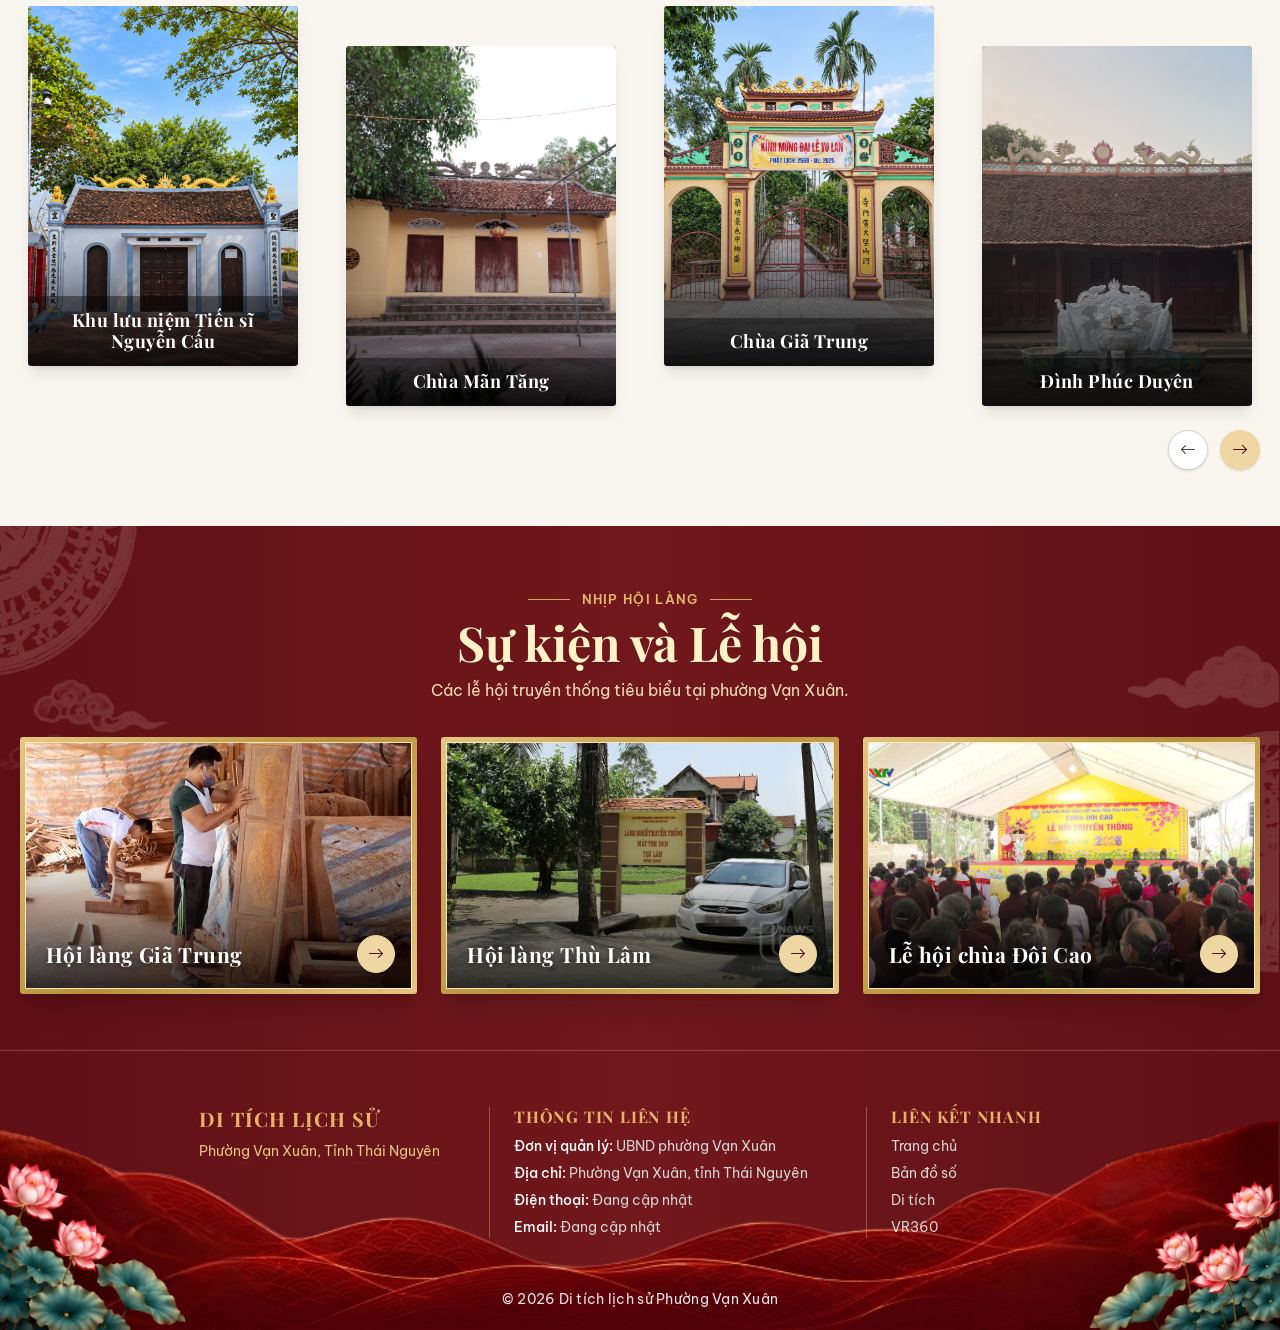
==== commit e478b9d0: "Giao diện theo thiết kế, dữ liệu bản đồ số & VR360 cho phường Vạn Xuân - Theme: 1 bộ font toàn site " ====
--- a/index.html
+++ b/index.html
@@ -9,12 +9,13 @@
   <!-- Fonts -->
   <link rel="preconnect" href="https://fonts.googleapis.com">
   <link rel="preconnect" href="https://fonts.gstatic.com" crossorigin>
-  <link href="https://fonts.googleapis.com/css2?family=Lora:ital,wght@0,400;0,500;0,600;0,700;1,400&family=Montserrat:wght@400;500;600;700&display=swap" rel="stylesheet">
+  <!-- Font chung toàn site – khai báo font ở theme.css (--vx-font-heading / --vx-font-body) -->
+  <link href="https://fonts.googleapis.com/css2?family=Be+Vietnam+Pro:ital,wght@0,400;0,500;0,600;0,700;1,400&family=Playfair+Display:ital,wght@0,400;0,500;0,600;0,700;1,400&display=swap" rel="stylesheet">
 
-  <!-- Bootstrap 5.3 + Icons + Leaflet (CDN) -->
+  <!-- Bootstrap 5.3 + Icons + Swiper (CDN) -->
   <link rel="stylesheet" href="https://cdn.jsdelivr.net/npm/bootstrap@5.3.3/dist/css/bootstrap.min.css">
   <link rel="stylesheet" href="https://cdn.jsdelivr.net/npm/bootstrap-icons@1.11.3/font/bootstrap-icons.min.css">
-  <link rel="stylesheet" href="https://cdn.jsdelivr.net/npm/leaflet@1.9.4/dist/leaflet.css">
+  <link rel="stylesheet" href="https://cdn.jsdelivr.net/npm/swiper@11.1.14/swiper-bundle.min.css">
 
   <!-- Theme (tokens màu, font, component) -->
   <link rel="stylesheet" href="assets/css/theme.css">
@@ -27,7 +28,12 @@
   <main>
     <!-- ================= HERO ================= -->
     <section class="vx-hero" aria-label="Giới thiệu">
-      <div class="container container-vx-narrow vx-hero__actions">
+      <!-- Ảnh nền hero dạng slide (assets/js/app.js -> renderHero, dữ liệu: VX_DATA.hero) -->
+      <div class="swiper vx-hero__swiper" id="heroSwiper" aria-roledescription="carousel" aria-label="Ảnh di tích tiêu biểu">
+        <div class="swiper-wrapper" id="heroTrack"></div>
+        <div class="swiper-pagination vx-hero__dots"></div>
+      </div>
+      <div class="container container-vx vx-hero__actions">
         <div class="d-flex flex-column flex-md-row justify-content-center align-items-stretch gap-3">
           <a href="#ban-do" class="btn btn-vx-gold">Bản đồ số <i class="bi bi-arrow-right" aria-hidden="true"></i></a>
           <form class="vx-search" id="heroSearch" role="search">
@@ -40,46 +46,25 @@
     </section>
 
     <!-- ================= BẢN ĐỒ SỐ ================= -->
-    <section class="vx-section vx-section--red-dark" id="ban-do">
+    <section class="vx-section vx-section--red-dark vx-section--orn" id="ban-do">
       <div class="container container-vx">
         <div class="vx-head vx-head--dark">
           <h2 class="vx-title vx-title--lined"><span class="vx-text-gradient">Bản đồ số di tích</span></h2>
           <p class="vx-lead">Khám phá vị trí các di tích lịch sử tiêu biểu trên địa bàn phường Vạn Xuân.</p>
         </div>
 
+        <!-- Nhúng trực tiếp trang Bản đồ số (pages/ban-do-so.html) -->
         <div class="vx-map-frame">
-          <div id="vxMap" class="vx-map" role="region" aria-label="Bản đồ số di tích phường Vạn Xuân"></div>
-
-          <div class="vx-map-toolbar">
-            <button type="button" class="vx-chip vx-chip--solid" id="btnFitBoundary">Vừa ranh giới phường</button>
-            <label class="vx-chip"><input class="form-check-input" type="checkbox" id="fltBoundary" checked> Ranh giới phường</label>
-            <label class="vx-chip"><input class="form-check-input" type="checkbox" id="fltNear" checked> Cặp điểm gần nhau</label>
-            <label class="vx-chip"><input class="form-check-input" type="checkbox" id="fltFar" checked> Cặp điểm xa nhất</label>
-            <label class="vx-chip"><input class="form-check-input" type="checkbox" id="fltLabels"> Hiện tên điểm</label>
-            <button type="button" class="vx-chip d-lg-none" id="btnLegend"><i class="bi bi-list-ul" aria-hidden="true"></i> Chú giải</button>
-          </div>
-          <button type="button" class="vx-map-layer-btn" id="btnLayer" aria-label="Đổi lớp bản đồ"><i class="bi bi-layers-fill" aria-hidden="true"></i></button>
-
-          <aside class="vx-legend" aria-label="Chú giải khoảng cách">
-            <div class="vx-legend__title">Chú giải khoảng cách</div>
-            <ul>
-              <li><span class="sw sw--dot" style="background:var(--vx-marker-cover);border:1px solid var(--vx-stone-700)"></span>Marker ảnh bìa</li>
-              <li><span class="sw sw--dot" style="background:var(--vx-crimson-400);border:1px solid var(--vx-white);outline:1px solid var(--vx-stone-300)"></span>Chưa có ảnh bìa</li>
-              <li><span class="sw sw--area"></span>Ranh giới Vạn Xuân</li>
-              <li><span class="sw sw--line" style="background:var(--vx-dist-1)"></span>Dưới 250 m</li>
-              <li><span class="sw sw--line" style="background:var(--vx-dist-2)"></span>250–750 m</li>
-              <li><span class="sw sw--line" style="background:var(--vx-dist-3)"></span>750 m–1,5 km</li>
-              <li><span class="sw sw--line" style="background:var(--vx-dist-4)"></span>Trên 1,5 km</li>
-              <li><span class="sw sw--dash"></span>Cặp xa nhất</li>
-            </ul>
-          </aside>
+          <iframe class="vx-map-embed" src="pages/ban-do-so.html" title="Bản đồ số di tích phường Vạn Xuân"
+                  loading="lazy" allow="fullscreen; geolocation" allowfullscreen></iframe>
+          <a class="vx-map-open" href="pages/ban-do-so.html"><i class="bi bi-arrows-fullscreen" aria-hidden="true"></i> Xem đầy đủ bản đồ</a>
         </div>
       </div>
     </section>
 
     <!-- ================= KHÁM PHÁ DI TÍCH ================= -->
     <section class="vx-section vx-section--cream" id="di-tich">
-      <div class="container container-vx-narrow">
+      <div class="container container-vx">
         <div class="vx-head vx-head--serif-lead">
           <div class="vx-eyebrow">17 điểm di tích cấp tỉnh</div>
           <h2 class="vx-title">Khám phá di tích</h2>
@@ -87,7 +72,9 @@
         </div>
 
         <div class="vx-carousel">
-          <div class="vx-carousel__track" id="heritageTrack" tabindex="0" aria-label="Danh sách di tích"></div>
+          <div class="swiper vx-carousel__swiper" id="heritageSwiper" aria-label="Danh sách di tích">
+            <div class="swiper-wrapper" id="heritageTrack"></div>
+          </div>
           <div class="vx-carousel__nav">
             <button type="button" class="btn-vx-circle" data-carousel-prev aria-label="Lùi lại"><i class="bi bi-arrow-left" aria-hidden="true"></i></button>
             <button type="button" class="btn-vx-circle btn-vx-circle--gold" data-carousel-next aria-label="Xem tiếp"><i class="bi bi-arrow-right" aria-hidden="true"></i></button>
@@ -97,7 +84,7 @@
     </section>
 
     <!-- ================= SỰ KIỆN & LỄ HỘI ================= -->
-    <section class="vx-section vx-section--red" id="le-hoi">
+    <section class="vx-section vx-section--red vx-section--orn" id="le-hoi">
       <div class="container container-vx">
         <div class="vx-head vx-head--dark vx-head--serif-lead">
           <div class="vx-eyebrow">Nhịp hội làng</div>
@@ -113,23 +100,20 @@
   <div data-vx-footer></div>
 
   <!-- ================= TEMPLATES (component tái sử dụng) ================= -->
-  <template id="tplCardInfo">
-    <div class="vx-carousel__item">
-      <div class="vx-card-info-wrap">
-        <article class="vx-card-info">
-          <h3></h3>
-          <p></p>
-          <a class="btn btn-vx-outline" href="#"></a>
-        </article>
-      </div>
-    </div>
-  </template>
-
+  <!-- Thẻ di tích: mặc định là ảnh + tên; hover/focus mới hiện khung thông tin (gấm đỏ) -->
   <template id="tplCardPhoto">
-    <div class="vx-carousel__item">
+    <div class="swiper-slide vx-carousel__item">
       <a class="vx-card" href="#">
         <img class="vx-card__img" src="" alt="" loading="lazy">
         <h3 class="vx-card__title"></h3>
+        <div class="vx-card__info">
+          <svg class="vx-card__icon" viewBox="0 0 64 48" fill="none" stroke="currentColor" stroke-width="1.6" stroke-linejoin="round" aria-hidden="true">
+            <path d="M32 3v5M8 16c8 0 14-3 24-8 10 5 16 8 24 8M14 16v6h36v-6M4 28c10 0 18-3 28-7 10 4 18 7 28 7M10 28v17h44V28M26 45V33h12v12M16 33h4v6h-4zM44 33h4v6h-4zM6 45h52"/>
+          </svg>
+          <h3 class="vx-card__info-title"></h3>
+          <p class="vx-card__info-desc"></p>
+          <span class="btn btn-vx-outline">Xem chi tiết</span>
+        </div>
       </a>
     </div>
   </template>
@@ -149,7 +133,7 @@
   </template>
 
   <script src="https://cdn.jsdelivr.net/npm/bootstrap@5.3.3/dist/js/bootstrap.bundle.min.js"></script>
-  <script src="https://cdn.jsdelivr.net/npm/leaflet@1.9.4/dist/leaflet.js"></script>
+  <script src="https://cdn.jsdelivr.net/npm/swiper@11.1.14/swiper-bundle.min.js"></script>
   <script src="root_data/vx-data.js"></script>
   <script src="assets/js/router.js"></script>
   <script src="assets/js/layout.js"></script>
--- a/assets/css/theme.css
+++ b/assets/css/theme.css
@@ -57,8 +57,9 @@
   --vx-marker-cover: #f59e0b;
 
   /* Typography */
-  --vx-font-heading: "Lora", Georgia, "Times New Roman", serif;
-  --vx-font-body: "Montserrat", system-ui, -apple-system, "Segoe UI", Roboto, sans-serif;
+  /* Font toàn site (theo thiết kế Figma): tiêu đề Playfair Display, nội dung Be Vietnam Pro */
+  --vx-font-heading: "Playfair Display", Georgia, "Times New Roman", serif;
+  --vx-font-body: "Be Vietnam Pro", system-ui, -apple-system, "Segoe UI", Roboto, sans-serif;
   --vx-fs-display: clamp(2rem, 1.2rem + 3.2vw, 3.5rem);
   --vx-fs-h2: clamp(1.875rem, 1.3rem + 2.2vw, 3rem);
   --vx-fs-h3: 1.125rem;
@@ -73,21 +74,29 @@
   --vx-shadow: 0 10px 15px -3px rgba(0, 0, 0, .1), 0 4px 6px -4px rgba(0, 0, 0, .1);
   --vx-shadow-lg: 0 20px 25px -5px rgba(0, 0, 0, .15), 0 8px 10px -6px rgba(0, 0, 0, .1);
   --vx-shadow-xl: 0 25px 50px -12px rgba(0, 0, 0, .35);
-  --vx-section-py: clamp(3rem, 2rem + 4vw, 5rem);
-  --vx-header-h: 92px;
-  --vx-container: 1240px;
-  --vx-container-narrow: 1040px;
+  --vx-section-py: clamp(2.25rem, 1.5rem + 2.5vw, 3.5rem);
+  --vx-header-h: 72px;
+  --vx-container: 1240px;      /* 1 container chung toàn site (header, section, footer, trang chi tiết) */
+  --vx-container-narrow: 1240px;
+  --vx-gutter: 20px;
 
   /* Gradients */
   --vx-gradient-gold-text: linear-gradient(180deg, var(--vx-gold-50) 0%, var(--vx-gold-350) 50%, var(--vx-gold-700) 100%);
   --vx-gradient-card: linear-gradient(180deg, var(--vx-crimson-700) 0%, #420609 100%);
 
   /* Background images (ảnh nền section) */
-  --vx-bg-red: url("../img/bg-section-red.jpg");
-  --vx-bg-red-dark: url("../img/bg-section-red-dark.jpg");
-  --vx-bg-cream: url("../img/bg-section-cream.jpg");
-  --vx-bg-footer: url("../img/bg-footer-lotus.jpg");
-  --vx-hero-img: url("../img/hero-van-xuan.jpg");
+  /* Dải đỏ theo thiết kế: tối hai bên – sáng ở giữa */
+  --vx-red-band: linear-gradient(90deg, #5f1016 0%, #71181c 50%, #5f1016 100%);
+  --vx-bg-red: var(--vx-red-band);
+  --vx-bg-red-dark: linear-gradient(90deg, #4a0c10 0%, #63141a 50%, #4a0c10 100%);
+  --vx-bg-cream: none;
+  /* Hoạ tiết trang trí (assets/img) */
+  --vx-orn-drum: url("../img/hoavan_toplefft.webp");   /* trống đồng + mây, góc trái trên */
+  --vx-orn-drum-r: url("../img/hoavan_right.webp");    /* trống đồng + mây, mép phải */
+  --vx-orn-wave-red: url("../img/song_bottom.webp");   /* sóng đỏ */
+  --vx-orn-wave-cream: url("../img/song_svg.svg");     /* sóng kem */
+  --vx-bg-footer: none; /* hoa sen chân trang dùng 2 ảnh góc .vx-lotus-corner */
+  --vx-hero-img: url("../img/hero/chua_doi_cao.png");
 
   /* ---------- 2. BOOTSTRAP VARIABLE MAPPING ---------- */
   --bs-body-font-family: var(--vx-font-body);
@@ -115,16 +124,18 @@
   -webkit-font-smoothing: antialiased;
 }
 h1, h2, h3, h4, h5, h6, .font-heading { font-family: var(--vx-font-heading); }
-.container-vx { max-width: var(--vx-container); }
-.container-vx-narrow { max-width: var(--vx-container-narrow); }
+.container-vx, .container-vx-narrow {
+  max-width: calc(var(--vx-container) + 2 * var(--vx-gutter));
+  padding-left: var(--vx-gutter); padding-right: var(--vx-gutter);
+}
 .text-gold { color: var(--vx-gold-300) !important; }
 .text-crimson { color: var(--vx-crimson-800) !important; }
 img { max-width: 100%; }
 
 /* ---------- 4. BUTTONS (dùng biến --bs-btn-* của Bootstrap) ---------- */
 .btn-vx-gold {
-  --bs-btn-font-family: var(--vx-font-heading);
-  --bs-btn-font-weight: 700;
+  --bs-btn-font-family: var(--vx-font-body);
+  --bs-btn-font-weight: 600;
   --bs-btn-font-size: 1.125rem;
   --bs-btn-color: var(--vx-crimson-850);
   --bs-btn-bg: var(--vx-gold-200);
@@ -170,17 +181,19 @@
 .vx-header {
   position: sticky; top: 0; z-index: 1030;
   min-height: var(--vx-header-h);
-  background: var(--vx-crimson-800) var(--vx-bg-red-dark) center 18% / cover no-repeat;
+  background: var(--vx-crimson-800) var(--vx-red-band);
   border-bottom: 1px solid rgba(228, 197, 131, .18);
 }
 .vx-header .navbar { --bs-navbar-padding-y: 0; min-height: var(--vx-header-h); }
-.vx-brand { line-height: 1.2; text-decoration: none; }
+.vx-brand { line-height: 1.2; text-decoration: none; display: inline-flex; align-items: center; gap: .85rem; }
+.vx-brand__logo { width: 44px; height: auto; flex: 0 0 auto; filter: drop-shadow(0 2px 4px rgba(0, 0, 0, .3)); }
+.vx-brand__text { display: block; }
 .vx-brand__title {
   display: block; font-family: var(--vx-font-heading); font-weight: 700;
-  font-size: clamp(1.05rem, .9rem + .6vw, 1.45rem); letter-spacing: .02em; text-transform: uppercase;
+  font-size: clamp(1rem, .9rem + .4vw, 1.25rem); letter-spacing: .02em; text-transform: uppercase;
   color: var(--vx-gold-500);
 }
-.vx-brand__sub { display: block; font-family: var(--vx-font-heading); font-size: clamp(.85rem, .8rem + .3vw, 1.05rem); color: var(--vx-cream-100); }
+.vx-brand__sub { display: block; font-family: var(--vx-font-body); font-size: clamp(.8rem, .76rem + .2vw, .92rem); color: var(--vx-cream-100); }
 .vx-header .nav-link {
   --bs-nav-link-color: var(--vx-white);
   --bs-nav-link-hover-color: var(--vx-gold-300);
@@ -207,7 +220,24 @@
   content: ""; position: absolute; inset: 0;
   background: linear-gradient(180deg, rgba(0, 0, 0, .05) 0%, rgba(0, 0, 0, 0) 45%, rgba(0, 0, 0, .45) 100%);
 }
-.vx-hero__actions { position: relative; z-index: 1; padding-bottom: 2.25rem; }
+.vx-hero__actions { position: relative; z-index: 2; padding-bottom: 2.25rem; }
+/* Slide ảnh nền */
+.vx-hero__swiper { position: absolute; inset: 0; z-index: 0; }
+.vx-hero__slide { position: relative; overflow: hidden; }
+.vx-hero__slide img { width: 100%; height: 100%; object-fit: cover; transform: scale(1.06); transition: transform 6s ease-out; }
+.vx-hero__slide.swiper-slide-active img { transform: scale(1); }
+.vx-hero::before { z-index: 1; pointer-events: none; }
+.vx-hero__caption {
+  position: absolute; z-index: 2; right: max(20px, calc((100% - var(--vx-container)) / 2)); bottom: 2.5rem;
+  display: inline-flex; align-items: center; gap: 6px; padding: 6px 12px; border-radius: 999px;
+  font: 500 .8rem/1.2 var(--vx-font-body); color: var(--vx-white); text-decoration: none;
+  background: rgba(40, 20, 10, .45); backdrop-filter: blur(4px); -webkit-backdrop-filter: blur(4px);
+}
+.vx-hero__caption .bi { color: var(--vx-gold-300); }
+.vx-hero__caption:hover { color: var(--vx-gold-200); }
+.vx-hero__dots.swiper-pagination { bottom: 12px; z-index: 3; }
+.vx-hero__dots .swiper-pagination-bullet { width: 8px; height: 8px; background: rgba(255, 255, 255, .7); opacity: 1; transition: width .3s; }
+.vx-hero__dots .swiper-pagination-bullet-active { width: 24px; border-radius: 4px; background: var(--vx-gold-300); }
 .vx-search {
   display: flex; align-items: center; gap: .65rem;
   min-height: 56px; padding: 0 1rem;
@@ -223,12 +253,23 @@
 
 /* ---------- 7. SECTIONS ---------- */
 .vx-section { position: relative; padding: var(--vx-section-py) 0; background-repeat: no-repeat; background-size: cover; background-position: center; }
-.vx-section--red-dark { background-color: var(--vx-crimson-800); background-image: var(--vx-bg-red-dark); border-top: 2px solid var(--vx-crimson-500); }
+.vx-section--red-dark { background-color: var(--vx-crimson-850); background-image: var(--vx-bg-red-dark); }
 .vx-section--red { background-color: var(--vx-crimson-600); background-image: var(--vx-bg-red); }
 .vx-section--cream { background-color: var(--vx-paper); background-image: var(--vx-bg-cream); }
+.vx-section > .container { position: relative; z-index: 1; }
+
+/* Hoạ tiết trống đồng + mây ở 2 góc section đỏ */
+.vx-section--orn { overflow: hidden; }
+.vx-section--orn::before, .vx-section--orn::after {
+  content: ""; position: absolute; z-index: 0; pointer-events: none; opacity: .16;
+  background-repeat: no-repeat; background-size: contain;
+}
+.vx-section--orn::before { top: 0; left: 0; width: clamp(110px, 14vw, 176px); aspect-ratio: 176 / 244; background-image: var(--vx-orn-drum); }
+.vx-section--orn::after { top: 22%; right: 0; width: clamp(90px, 13vw, 166px); aspect-ratio: 166 / 336; background-image: var(--vx-orn-drum-r); }
+/* (Thiết kế: các section nối thẳng, sóng đỏ chỉ dùng ở footer) */
 
 /* Section heading */
-.vx-head { text-align: center; margin-bottom: clamp(2rem, 1.5rem + 2vw, 3rem); }
+.vx-head { text-align: center; margin-bottom: clamp(1.25rem, 1rem + 1.5vw, 2.25rem); }
 .vx-eyebrow {
   display: inline-flex; align-items: center; gap: .75rem;
   font-family: var(--vx-font-body); font-weight: 600; font-size: var(--vx-fs-eyebrow);
@@ -246,132 +287,66 @@
 .vx-head--dark .vx-eyebrow { color: var(--vx-gold-450); }
 .vx-head--dark .vx-title { color: var(--vx-gold-50); text-shadow: 0 1px 2px rgba(0, 0, 0, .15); }
 .vx-head--dark .vx-lead { color: rgba(254, 243, 199, .9); }
-.vx-head--serif-lead .vx-lead { font-family: var(--vx-font-heading); }
+.vx-head--serif-lead .vx-lead { font-family: var(--vx-font-body); }
 
 /* ---------- 8. MAP ---------- */
 .vx-map-frame {
   position: relative; border-radius: var(--vx-radius-xl); overflow: hidden;
-  border: 2px solid rgba(230, 202, 123, .4); box-shadow: var(--vx-shadow-xl);
+  border: 4px solid #efe3c6; box-shadow: var(--vx-shadow-xl);
   background: #f2ece0;
 }
-.vx-map { height: clamp(460px, 50vw, 650px); width: 100%; background: #f2ece0; font-family: var(--vx-font-body); }
-.vx-map .leaflet-tile-pane { filter: sepia(.55) saturate(1.15) hue-rotate(-8deg) brightness(1.02) contrast(.95); }
-.vx-map.is-satellite .leaflet-tile-pane { filter: none; }
-.vx-map .leaflet-control-attribution { font-size: 9px; background: rgba(255, 255, 255, .8); }
-
-.vx-map-toolbar {
-  position: absolute; z-index: 800; top: 12px; left: 12px; right: 64px;
-  display: flex; flex-wrap: wrap; gap: 8px; pointer-events: none;
-}
-.vx-chip {
-  pointer-events: auto; display: inline-flex; align-items: center; gap: 6px;
-  padding: 6px 12px; border-radius: 999px; font-size: .75rem; font-weight: 500;
-  color: var(--vx-stone-700); background: rgba(255, 255, 255, .95);
-  border: 1px solid var(--vx-stone-200); box-shadow: var(--vx-shadow-sm); cursor: pointer; user-select: none;
-  white-space: nowrap;
-}
-.vx-chip .form-check-input { margin: 0; width: 14px; height: 14px; border-radius: 3px; border-color: #9ca3af; cursor: pointer; }
-.vx-chip .form-check-input:checked { background-color: var(--vx-crimson-400); border-color: var(--vx-crimson-400); }
-.vx-chip--solid { background: var(--vx-crimson-800); color: var(--vx-white); border-color: var(--vx-crimson-800); font-weight: 600; }
-.vx-chip--solid:hover { background: var(--vx-crimson-400); }
-
-.vx-map-layer-btn {
-  position: absolute; z-index: 800; top: 12px; right: 12px;
-  width: 40px; height: 40px; border-radius: var(--vx-radius);
-  background: rgba(255, 255, 255, .95); border: 1px solid var(--vx-stone-200); box-shadow: var(--vx-shadow-sm);
-  color: var(--vx-stone-500); display: grid; place-items: center;
-}
-.vx-map-layer-btn.is-active { color: var(--vx-crimson-400); }
-
-.vx-legend {
-  position: absolute; z-index: 800; right: 12px; bottom: 22px; width: 176px;
-  background: rgba(255, 255, 255, .95); backdrop-filter: blur(12px); -webkit-backdrop-filter: blur(12px);
-  border: 1px solid var(--vx-stone-300); border-radius: var(--vx-radius); box-shadow: var(--vx-shadow-lg);
-  padding: 10px 12px; font-size: 11px; color: var(--vx-stone-700);
-}
-.vx-legend__title { font-weight: 700; font-size: 12px; color: var(--vx-stone-900); padding-bottom: 6px; margin-bottom: 6px; border-bottom: 1px solid var(--vx-stone-200); }
-.vx-legend ul { list-style: none; margin: 0; padding: 0; display: grid; gap: 4px; }
-.vx-legend li { display: flex; align-items: center; gap: 8px; }
-.vx-legend .sw { flex: 0 0 16px; display: inline-block; }
-.vx-legend .sw--dot { width: 14px; height: 14px; flex-basis: 14px; border-radius: 50%; margin: 0 1px; }
-.vx-legend .sw--line { height: 2px; }
-.vx-legend .sw--dash { height: 0; border-top: 2px dashed var(--vx-dist-far); }
-.vx-legend .sw--area { height: 8px; border: 1px dashed #b91c1c; background: rgba(254, 226, 226, .5); }
-
-/* Leaflet markers */
-.vx-marker__pin {
-  width: 100%; height: 100%; border-radius: 50%; overflow: hidden;
-  border: 3px solid var(--vx-white); outline: 2px solid var(--vx-crimson-700);
-  box-shadow: 0 4px 10px rgba(0, 0, 0, .35); background: var(--vx-crimson-700);
-  display: grid; place-items: center;
-}
-.vx-marker__pin img { width: 100%; height: 100%; object-fit: cover; object-position: center 70%; display: block; }
-.vx-marker__num {
-  position: absolute; left: 50%; bottom: -6px; transform: translateX(-50%);
-  min-width: 16px; height: 16px; padding: 0 3px; border-radius: 999px;
-  background: var(--vx-crimson-700); color: var(--vx-white); border: 1.5px solid var(--vx-white);
-  font: 700 9px/13px var(--vx-font-body); text-align: center;
-}
-.vx-marker--plain .vx-marker__pin { border: 2px solid rgba(255, 255, 255, .25); outline: 0; background: var(--vx-crimson-850); color: var(--vx-white); font: 700 13px var(--vx-font-body); }
-.vx-marker:hover .vx-marker__pin { outline-color: var(--vx-gold-500); }
-.leaflet-tooltip.vx-label {
-  background: rgba(255, 255, 255, .92); border: 1px solid var(--vx-stone-300); color: var(--vx-stone-900);
-  font: 600 11px var(--vx-font-body); padding: 2px 6px; box-shadow: var(--vx-shadow-sm);
-}
-.leaflet-tooltip.vx-place {
-  background: transparent; border: 0; box-shadow: none; padding: 0;
-  font-family: var(--vx-font-body); font-weight: 700; color: var(--vx-stone-900); text-shadow: 0 0 3px #fff, 0 0 3px #fff;
-}
-.leaflet-tooltip.vx-place::before { display: none; }
-.leaflet-popup-content-wrapper { border-radius: var(--vx-radius-lg); }
-.vx-popup { width: 200px; font-family: var(--vx-font-body); }
-.vx-popup img { width: 100%; height: 110px; object-fit: cover; border-radius: var(--vx-radius); margin-bottom: 6px; }
-.vx-popup h4 { font-size: 15px; margin: 0 0 2px; color: var(--vx-crimson-800); }
-.vx-popup small { color: var(--vx-stone-500); }
-
-/* ---------- 9. DISCOVER CAROUSEL ---------- */
+.vx-map-embed { display: block; width: 100%; height: clamp(360px, 40vw, 520px); border: 0; background: #f6efe1; }
+.vx-map-open {
+  position: absolute; z-index: 2; left: 16px; bottom: 16px;
+  display: inline-flex; align-items: center; gap: 8px; padding: 9px 16px; border-radius: var(--vx-radius);
+  font: 600 .85rem/1 var(--vx-font-body); color: var(--vx-white); text-decoration: none;
+  background: var(--vx-crimson-800); box-shadow: var(--vx-shadow);
+}
+.vx-map-open:hover { background: var(--vx-crimson-400); color: var(--vx-white); }
+
+/* ---------- 9. DISCOVER CAROUSEL (Swiper) ---------- */
 .vx-carousel { position: relative; }
-.vx-carousel__track {
-  --vx-card-gap: clamp(1rem, 4.2vw, 4rem);
-  --vx-card-per-view: 4;
-  display: flex; gap: var(--vx-card-gap); overflow-x: auto; scroll-snap-type: x mandatory;
-  scroll-behavior: smooth; padding: .5rem .25rem 2rem; scrollbar-width: none;
-}
-.vx-carousel__track::-webkit-scrollbar { display: none; }
-.vx-carousel__item {
-  flex: 0 0 calc((100% - (var(--vx-card-per-view) - 1) * var(--vx-card-gap)) / var(--vx-card-per-view));
-  scroll-snap-align: start;
-}
-.vx-carousel__item:nth-child(even) { margin-top: 2.5rem; }
+.vx-carousel__swiper { padding: 8px 0 1.5rem; overflow: hidden; }
+/* Thẻ so le: thẻ chẵn thụt xuống */
+.vx-carousel__item { height: auto; padding: 0 8px 2.5rem; }
+.vx-carousel__item:nth-child(even) { padding-top: 2.5rem; padding-bottom: 0; }
+/* Fallback khi không tải được Swiper: cuộn ngang */
+.vx-carousel__swiper.is-fallback .swiper-wrapper { display: flex; gap: 2rem; overflow-x: auto; scroll-snap-type: x mandatory; }
+.vx-carousel__swiper.is-fallback .swiper-slide { flex: 0 0 min(80%, 280px); scroll-snap-align: start; }
 .vx-carousel__nav { display: flex; justify-content: flex-end; gap: .75rem; }
 
 .vx-card {
-  position: relative; display: block; height: 100%; aspect-ratio: 3 / 4;
+  position: relative; display: block; aspect-ratio: 3 / 4;
   border-radius: var(--vx-radius-sm); overflow: hidden; box-shadow: var(--vx-shadow);
-  text-decoration: none; color: inherit; transition: transform .25s ease, box-shadow .25s ease;
-}
-.vx-card:hover { transform: translateY(-4px); box-shadow: var(--vx-shadow-lg); }
-.vx-card__img { position: absolute; inset: 0; width: 100%; height: 100%; object-fit: cover; }
+  text-decoration: none; color: inherit; background: var(--vx-crimson-800);
+  outline: 8px solid transparent; transition: box-shadow .3s ease, outline-color .3s ease;
+}
+.vx-card__img { position: absolute; inset: 0; width: 100%; height: 100%; object-fit: cover; transition: transform .6s ease; }
 .vx-card::after { content: ""; position: absolute; inset: 0; background: linear-gradient(0deg, rgba(0, 0, 0, .85) 0%, rgba(0, 0, 0, .2) 30%, rgba(0, 0, 0, 0) 55%); }
 .vx-card__title {
   position: absolute; z-index: 1; left: 0; right: 0; bottom: 0; margin: 0;
   padding: .85rem 1rem; background: rgba(0, 0, 0, .4);
   font-family: var(--vx-font-heading); font-weight: 700; font-size: var(--vx-fs-h3); letter-spacing: .025em;
-  color: var(--vx-white); text-align: center;
-}
-/* Info card (thẻ gấm đỏ) */
-.vx-card-info-wrap { padding: 8px; background: rgba(255, 255, 255, .55); border-radius: 2px; box-shadow: 0 2px 10px rgba(92, 14, 19, .08); height: 100%; }
-.vx-card-info {
-  position: relative; height: 100%; aspect-ratio: 3 / 4; display: flex; flex-direction: column; justify-content: center;
-  padding: 1.25rem 1.1rem; border-radius: 2px; overflow: hidden;
-  background: var(--vx-crimson-800) var(--vx-bg-red) 30% 40% / 420% auto no-repeat;
-  box-shadow: var(--vx-shadow); color: var(--vx-white);
-}
-.vx-card-info::before { content: ""; position: absolute; inset: 0; background: linear-gradient(180deg, rgba(107, 18, 25, .55), rgba(66, 6, 9, .55)); }
-.vx-card-info > * { position: relative; }
-.vx-card-info h3 { font-size: clamp(1.05rem, .95rem + .35vw, 1.3rem); font-weight: 700; color: var(--vx-white); margin-bottom: .9rem; line-height: 1.3; }
-.vx-card-info p { font-size: .8rem; line-height: 1.55; color: rgba(254, 243, 199, .9); margin-bottom: 1.2rem; }
-.vx-card-info .btn { align-self: flex-start; min-width: 72%; }
+  color: var(--vx-white); text-align: center; transition: opacity .3s ease;
+}
+/* Khung thông tin gấm đỏ – chỉ hiện khi hover/focus (luôn hiện với .is-open: di tích chưa có ảnh) */
+.vx-card__info {
+  position: absolute; inset: 0; z-index: 2; display: flex; flex-direction: column; justify-content: center;
+  padding: 1.25rem 1.1rem; color: var(--vx-white);
+  background: linear-gradient(180deg, rgba(107, 18, 25, .93), rgba(66, 6, 9, .96));
+  opacity: 0; transform: translateY(12px); transition: opacity .35s ease, transform .35s ease;
+}
+.vx-card__info::before { content: ""; position: absolute; left: 0; top: 0; width: 60%; aspect-ratio: 176 / 244; background: var(--vx-orn-drum) left top / contain no-repeat; opacity: .14; pointer-events: none; }
+.vx-card__info > * { position: relative; }
+.vx-card__icon { width: 52px; height: auto; color: var(--vx-gold-400); margin-bottom: .9rem; }
+.vx-card__info-title { font-size: clamp(1.05rem, .95rem + .35vw, 1.3rem); font-weight: 700; color: var(--vx-white); margin-bottom: .9rem; line-height: 1.3; }
+.vx-card__info-desc { font-size: .8rem; line-height: 1.55; color: rgba(254, 243, 199, .9); margin-bottom: 1.2rem; display: -webkit-box; -webkit-line-clamp: 7; -webkit-box-orient: vertical; overflow: hidden; }
+.vx-card__info .btn { align-self: flex-start; min-width: 72%; }
+
+.vx-card:hover, .vx-card:focus-visible, .vx-card.is-open { outline-color: rgba(255, 255, 255, .6); box-shadow: 0 2px 10px rgba(92, 14, 19, .12), var(--vx-shadow-lg); }
+.vx-card:hover .vx-card__info, .vx-card:focus-visible .vx-card__info, .vx-card.is-open .vx-card__info { opacity: 1; transform: none; }
+.vx-card:hover .vx-card__title, .vx-card:focus-visible .vx-card__title, .vx-card.is-open .vx-card__title { opacity: 0; }
+.vx-card:hover .vx-card__img { transform: scale(1.06); }
 
 /* ---------- 10. FESTIVAL CARDS ---------- */
 .vx-fest {
@@ -395,58 +370,58 @@
 .vx-footer {
   position: relative; color: var(--vx-stone-300);
   /* màu nền phía trên trùng tông ảnh -> ảnh luôn neo ở đáy, hoa sen 2 góc luôn hiển thị trên mọi màn */
-  background: var(--vx-bg-footer) center bottom / 100% auto no-repeat, linear-gradient(180deg, var(--vx-crimson-600) 0%, #5d070c 60%);
+  background: var(--vx-orn-wave-red) center bottom / 100% auto no-repeat, var(--vx-red-band);
   background-color: #5d070c;
-  min-height: 22vw; /* đủ cao để dải hoa sen (≈20% chiều rộng) luôn hiện trọn */
+  min-height: 0;
+  border-top: 1px solid rgba(228, 197, 131, .25);
   padding: clamp(2.5rem, 2rem + 2vw, 3.5rem) 0 1.25rem;
   display: flex; flex-direction: column; justify-content: space-between;
 }
 .vx-footer > .container { flex: 1; display: flex; flex-direction: column; justify-content: space-between; }
+@media (min-width: 992px) { .vx-footer__cols { padding-left: clamp(0px, 14vw, 190px); padding-right: clamp(0px, 14vw, 190px); } }
 .vx-footer__cols > [class*="col"] + [class*="col"] { border-left: 1px solid rgba(228, 197, 131, .35); }
 .vx-footer h4 { font-weight: 700; font-size: 1rem; letter-spacing: .05em; text-transform: uppercase; color: var(--vx-gold-500); margin-bottom: .65rem; }
 .vx-footer__brand h4 { font-size: 1.25rem; }
-.vx-footer__brand p { font-family: var(--vx-font-heading); color: var(--vx-gold-400); font-size: .9rem; }
+.vx-footer__brand p { font-family: var(--vx-font-body); color: var(--vx-gold-400); font-size: .9rem; }
 .vx-footer ul { list-style: none; padding: 0; margin: 0; display: grid; gap: 6px; font-size: .875rem; }
 .vx-footer ul strong { color: var(--vx-white); font-weight: 500; }
 .vx-footer a { color: var(--vx-stone-300); text-decoration: none; }
 .vx-footer a:hover { color: var(--vx-gold-300); }
-.vx-footer__copy { font-family: var(--vx-font-heading); text-align: center; font-size: .875rem; letter-spacing: .02em; color: rgba(255, 255, 255, .9); margin-top: clamp(2rem, 4vw, 3.5rem); }
+.vx-footer__copy { font-family: var(--vx-font-body); text-align: center; font-size: .875rem; letter-spacing: .02em; color: rgba(255, 255, 255, .9); margin-top: clamp(2rem, 4vw, 3.5rem); }
 
 /* ---------- 12. RESPONSIVE ---------- */
 @media (max-width: 1199.98px) {
   .vx-header .nav-link { margin: 0 .85rem; }
 }
 @media (max-width: 991.98px) {
-  :root { --vx-header-h: 76px; }
+  :root { --vx-header-h: 64px; }
   .vx-header .navbar-collapse { padding: .5rem 0 1rem; }
+  .vx-brand__logo { width: 38px; }
   .vx-header .nav-link { margin: 0; display: inline-block; }
-  .vx-carousel__track { --vx-card-per-view: 2.4; }
-  .vx-legend { display: none; }
-  .vx-legend.is-open { display: block; }
 }
 @media (max-width: 767.98px) {
-  .vx-carousel__track { --vx-card-per-view: 1.6; }
-  .vx-carousel__item:nth-child(even) { margin-top: 1.5rem; }
+  .vx-carousel__item { padding-bottom: 1.5rem; }
+  .vx-carousel__item:nth-child(even) { padding-top: 1.5rem; }
+  .vx-section--orn::before, .vx-section--orn::after { opacity: .14; }
   .vx-footer__cols > [class*="col"] + [class*="col"] { border-left: 0; border-top: 1px solid rgba(228, 197, 131, .3); padding-top: 1.25rem; }
-  .vx-map-toolbar { right: 60px; gap: 6px; flex-wrap: nowrap; overflow-x: auto; scrollbar-width: none; pointer-events: auto; padding-bottom: 4px; }
-  .vx-map-toolbar::-webkit-scrollbar { display: none; }
-  .vx-chip { flex: 0 0 auto; }
   /* Footer mobile: tách 2 nửa ảnh để cụm hoa sen 2 góc luôn đủ lớn & không bị cắt */
-  .vx-footer { background: linear-gradient(180deg, var(--vx-crimson-600) 0%, #5d070c 45%); padding-bottom: 9rem; }
-  .vx-footer::before, .vx-footer::after {
-    content: ""; position: absolute; bottom: 0; width: 50%; height: 100%; pointer-events: none;
-    background-image: var(--vx-bg-footer); background-repeat: no-repeat; background-size: auto var(--vx-lotus-h, 380px);
-    -webkit-mask-image: linear-gradient(var(--vx-mask-dir), #000 55%, transparent 100%);
-    mask-image: linear-gradient(var(--vx-mask-dir), #000 55%, transparent 100%);
-  }
-  .vx-footer::before { left: 0; background-position: left bottom; --vx-mask-dir: 90deg; }
-  .vx-footer::after { right: 0; background-position: right bottom; --vx-mask-dir: 270deg; }
+  .vx-footer { padding-bottom: 8rem; }
+
   .vx-footer > .container { position: relative; z-index: 1; }
-  .vx-chip { font-size: .7rem; padding: 5px 10px; }
   .vx-hero__actions .btn-vx-gold { width: 100%; justify-content: center; }
+  .vx-hero__caption { display: none; }
   .vx-search { width: 100%; }
 }
 @media (max-width: 575.98px) {
-  .vx-carousel__track { --vx-card-per-view: 1.25; }
   .vx-title--lined::before, .vx-title--lined::after { flex-basis: 20px; }
 }
+
+/* Hoa sen 2 góc chân trang */
+.vx-lotus-corner {
+  position: absolute; bottom: 0; z-index: 0;
+  width: clamp(120px, 15vw, 220px);
+  pointer-events: none;
+}
+.vx-lotus-left { left: 0; }
+.vx-lotus-right { right: 0; }
+.vx-footer > .container { position: relative; z-index: 1; }
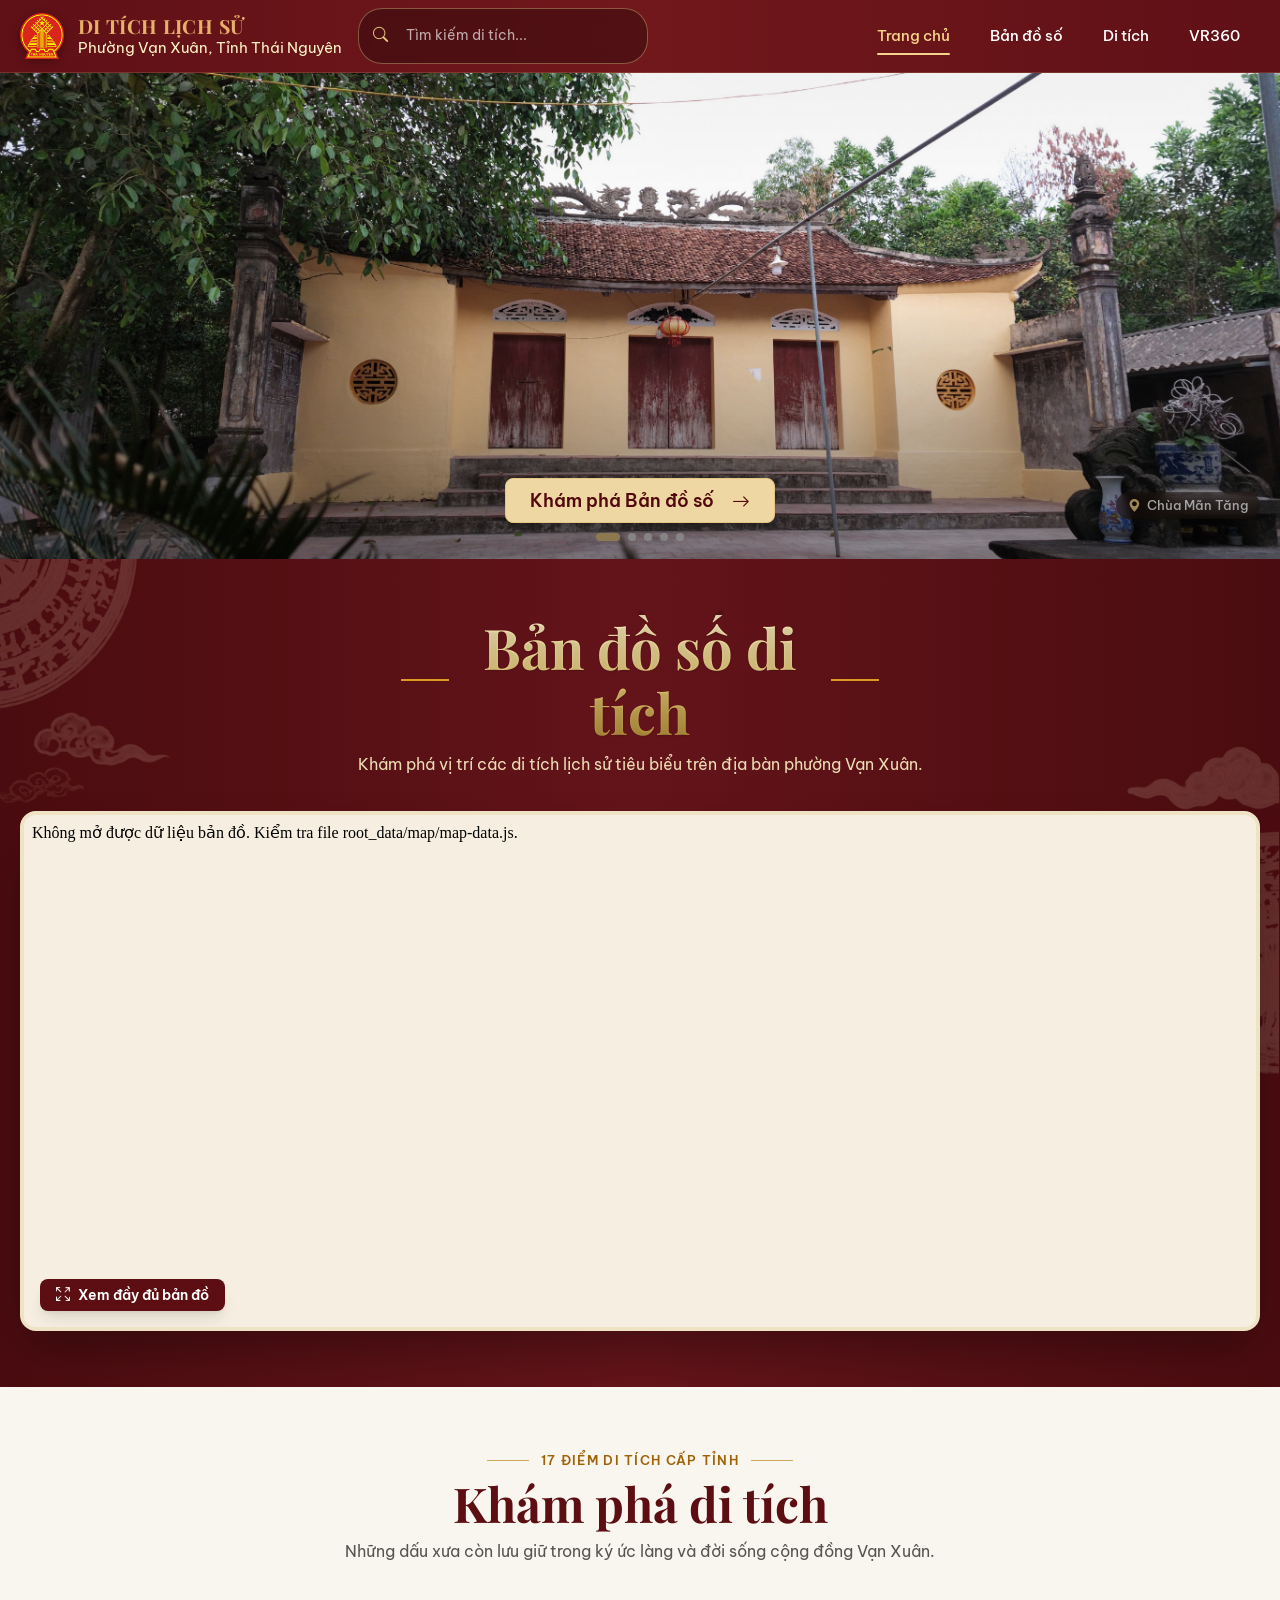
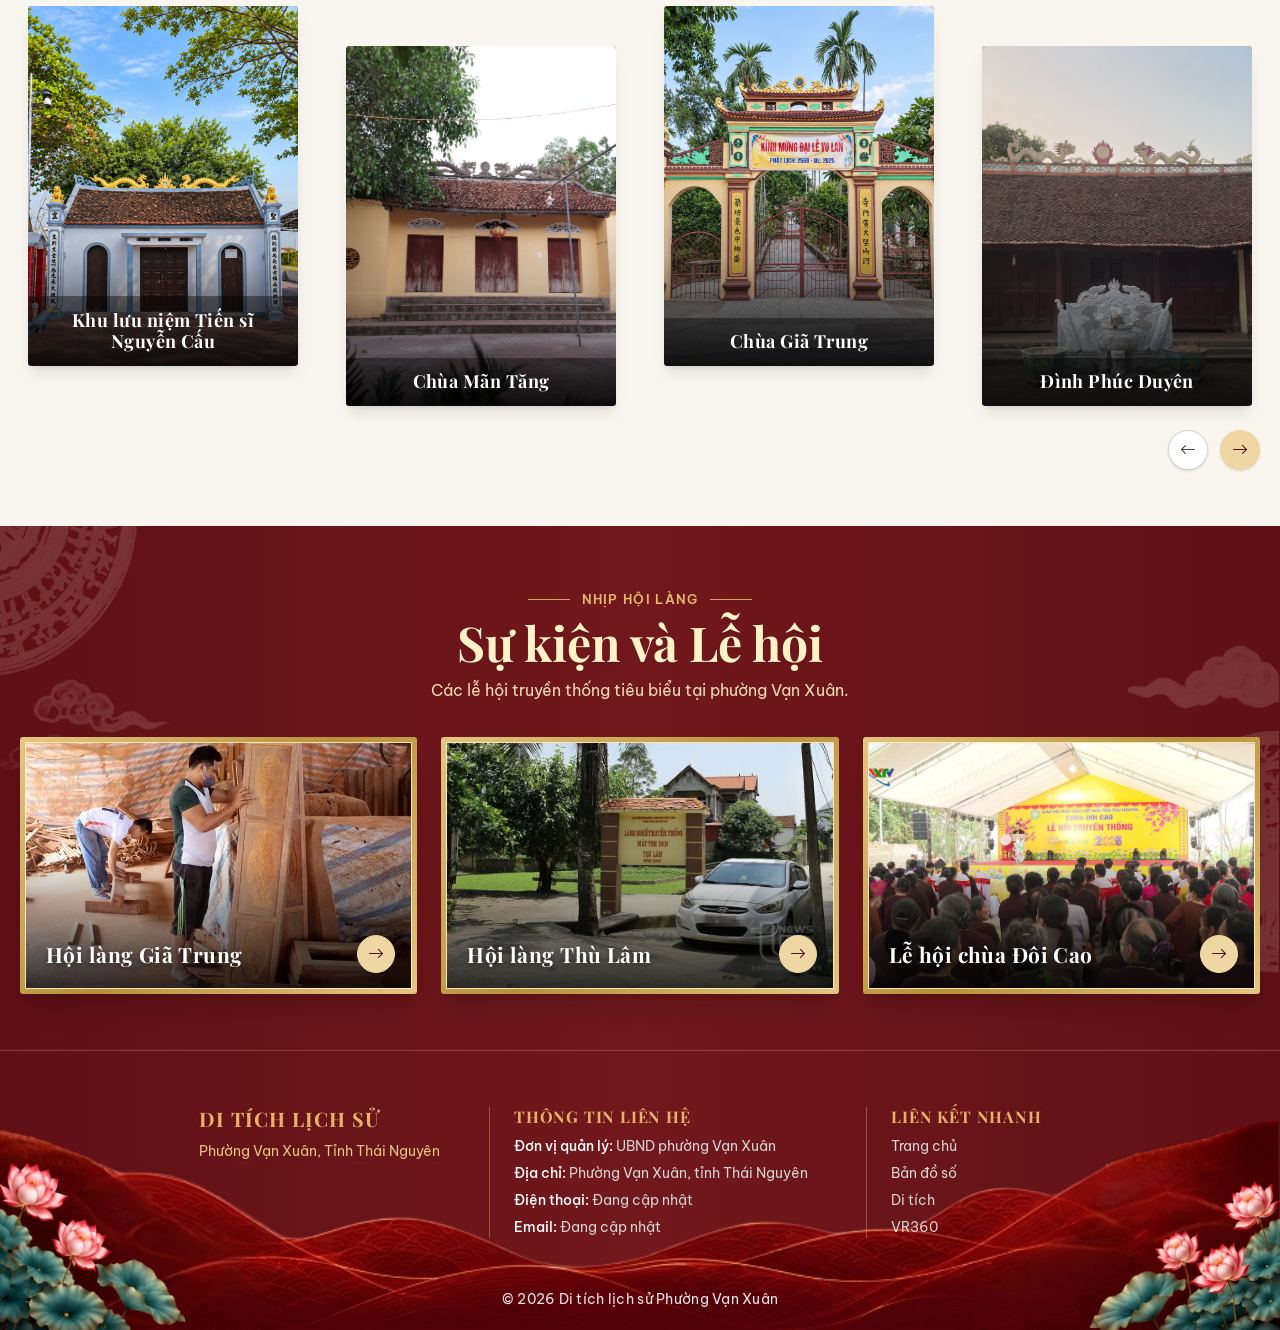
==== commit 870df5a2: "feat(ui): add header search bar, mobile search drawer and update hero CTA" ====
--- a/index.html
+++ b/index.html
@@ -19,11 +19,39 @@
 
   <!-- Theme (tokens màu, font, component) -->
   <link rel="stylesheet" href="assets/css/theme.css">
+  <style>
+    .vx-search--header{position:relative;display:flex;align-items:center;max-width:290px;width:100%;background:rgba(0,0,0,0.28);border:1px solid rgba(228,197,131,0.4);border-radius:24px;padding:4px 14px;transition:all .25s ease-in-out}.vx-search--header:focus-within{background:rgba(0,0,0,0.55);border-color:#e4c583;box-shadow:0 0 10px rgba(228,197,131,0.35)}.vx-search--header i{color:#e4c583;margin-right:8px;font-size:.95rem}.vx-search--header .form-control{border:none;background:transparent;color:#fff;padding:2px 0;font-size:.9rem;box-shadow:none}.vx-search--header .form-control::placeholder{color:rgba(255,255,255,0.65)}.vx-search--header .form-control:focus{outline:none;background:transparent;color:#fff;box-shadow:none}
+  </style>
 </head>
 <body data-route="home">
 
-  <!-- ================= HEADER (assets/js/layout.js) ================= -->
-  <div data-vx-header></div>
+  <!-- ================= HEADER ================= -->
+  <header class="vx-header">
+    <nav class="navbar navbar-expand-lg" data-bs-theme="dark" aria-label="Điều hướng chính">
+      <div class="container container-vx">
+        <a class="vx-brand navbar-brand me-auto" href="index.html">
+          <img class="vx-brand__logo" src="assets/img/logo-thai-nguyen.webp" alt="Biểu trưng tỉnh Thái Nguyên" width="44" height="46">
+          <span class="vx-brand__text">
+            <span class="vx-brand__title">Di tích lịch sử</span>
+            <span class="vx-brand__sub">Phường Vạn Xuân, Tỉnh Thái Nguyên</span>
+          </span>
+        </a>
+        <form class="vx-search vx-search--header ms-lg-3 me-lg-3 d-none d-lg-flex" id="headerSearch" role="search" action="pages/di-tich.html" method="get"><i class="bi bi-search" aria-hidden="true"></i><input class="form-control" type="search" name="q" placeholder="Tìm kiếm di tích..." aria-label="Tìm kiếm di tích" list="relicNames"><datalist id="relicNames"></datalist></form>
+        <button class="navbar-toggler" type="button" data-bs-toggle="collapse" data-bs-target="#mainNav" aria-controls="mainNav" aria-expanded="false" aria-label="Mở menu">
+          <span class="navbar-toggler-icon"></span>
+        </button>
+        <div class="collapse navbar-collapse justify-content-end" id="mainNav">
+          <form class="vx-search vx-search--header d-flex d-lg-none my-3" id="mobileSearch" role="search" action="pages/di-tich.html" method="get"><i class="bi bi-search" aria-hidden="true"></i><input class="form-control" type="search" name="q" placeholder="Tìm kiếm di tích..." aria-label="Tìm kiếm di tích" list="relicNames"></form>
+          <ul class="navbar-nav">
+            <li class="nav-item"><a class="nav-link active" aria-current="page" href="index.html">Trang chủ</a></li>
+            <li class="nav-item"><a class="nav-link" href="pages/ban-do-so.html">Bản đồ số</a></li>
+            <li class="nav-item"><a class="nav-link" href="pages/di-tich.html">Di tích</a></li>
+            <li class="nav-item"><a class="nav-link" href="pages/vr360.html">VR360</a></li>
+          </ul>
+        </div>
+      </div>
+    </nav>
+  </header>
 
   <main>
     <!-- ================= HERO ================= -->
@@ -34,13 +62,8 @@
         <div class="swiper-pagination vx-hero__dots"></div>
       </div>
       <div class="container container-vx vx-hero__actions">
-        <div class="d-flex flex-column flex-md-row justify-content-center align-items-stretch gap-3">
-          <a href="#ban-do" class="btn btn-vx-gold">Bản đồ số <i class="bi bi-arrow-right" aria-hidden="true"></i></a>
-          <form class="vx-search" id="heroSearch" role="search">
-            <i class="bi bi-search fs-5" aria-hidden="true"></i>
-            <input class="form-control" type="search" name="q" placeholder="Tìm kiếm di tích..." aria-label="Tìm kiếm di tích" list="relicNames">
-            <datalist id="relicNames"></datalist>
-          </form>
+        <div class="d-flex justify-content-center">
+          <a href="#ban-do" class="btn btn-vx-gold btn-lg px-4 py-2">Khám phá Bản đồ số <i class="bi bi-arrow-right ms-2" aria-hidden="true"></i></a>
         </div>
       </div>
     </section>
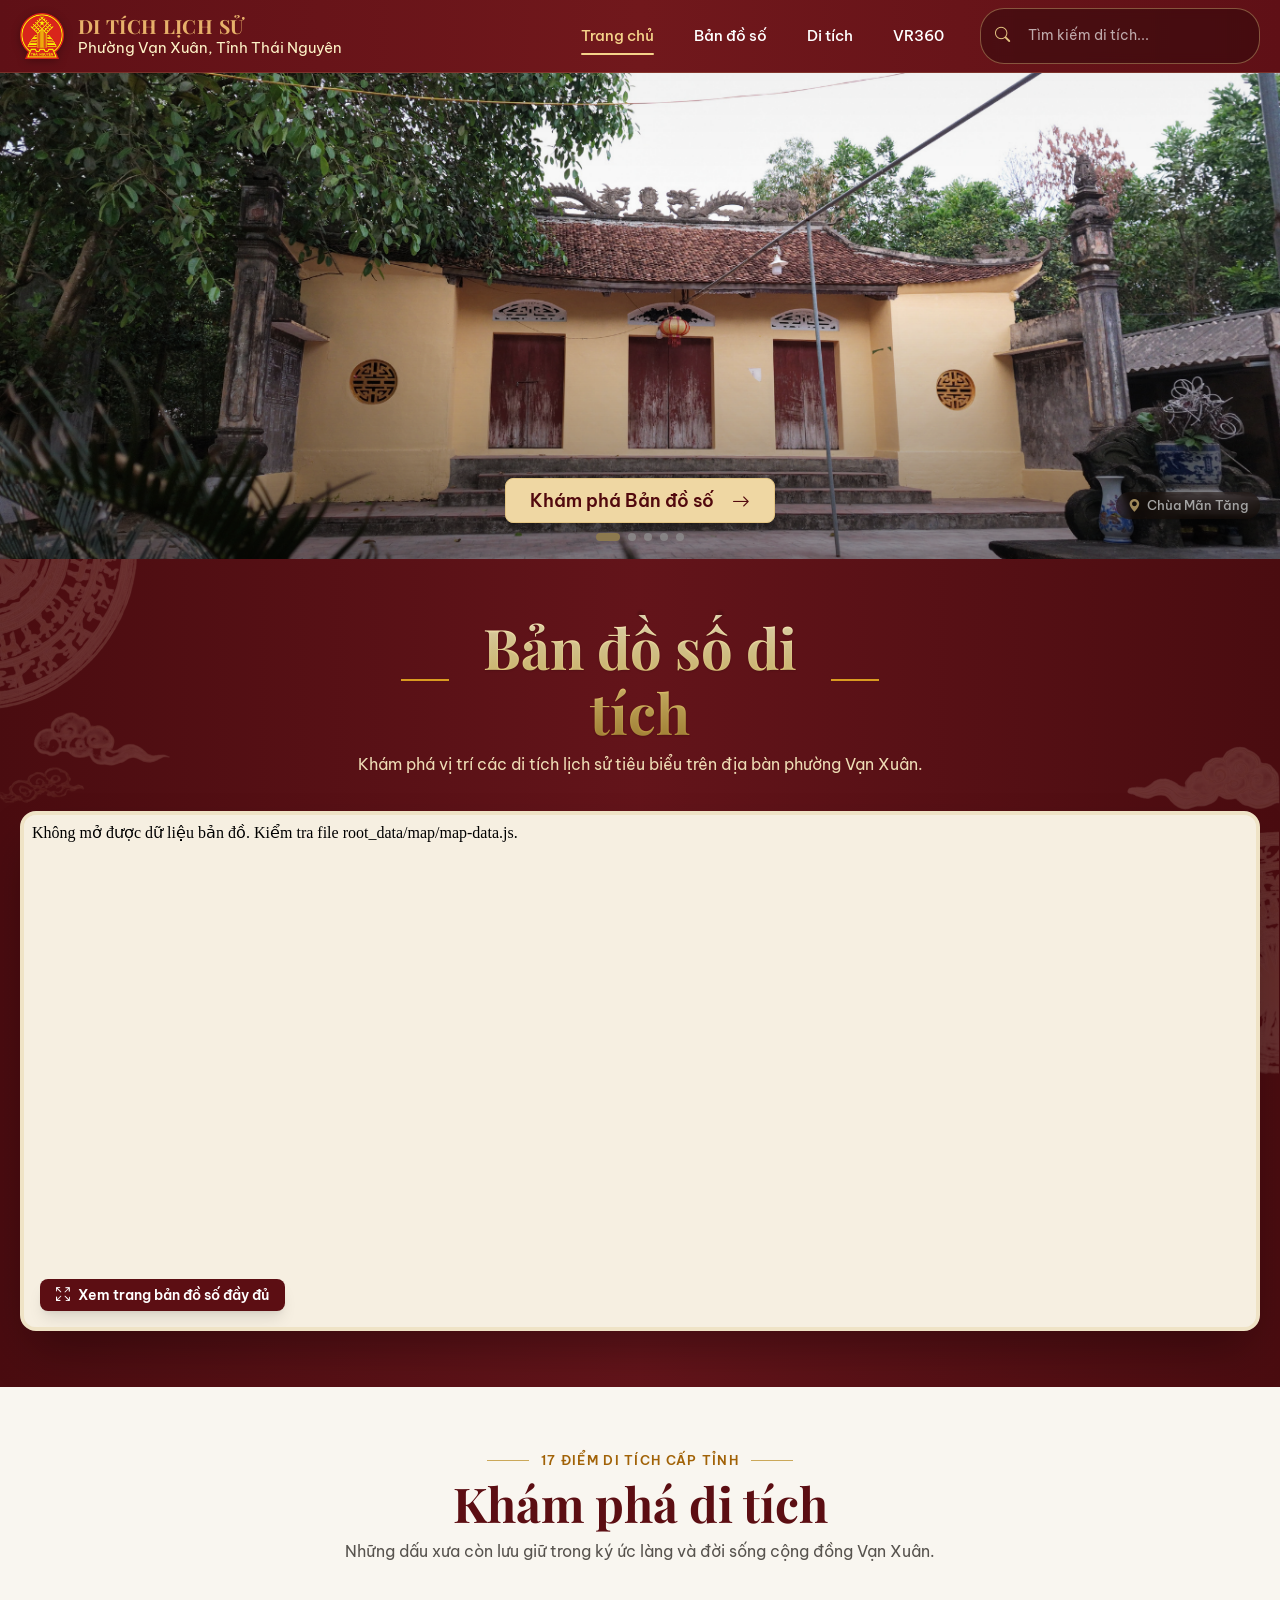
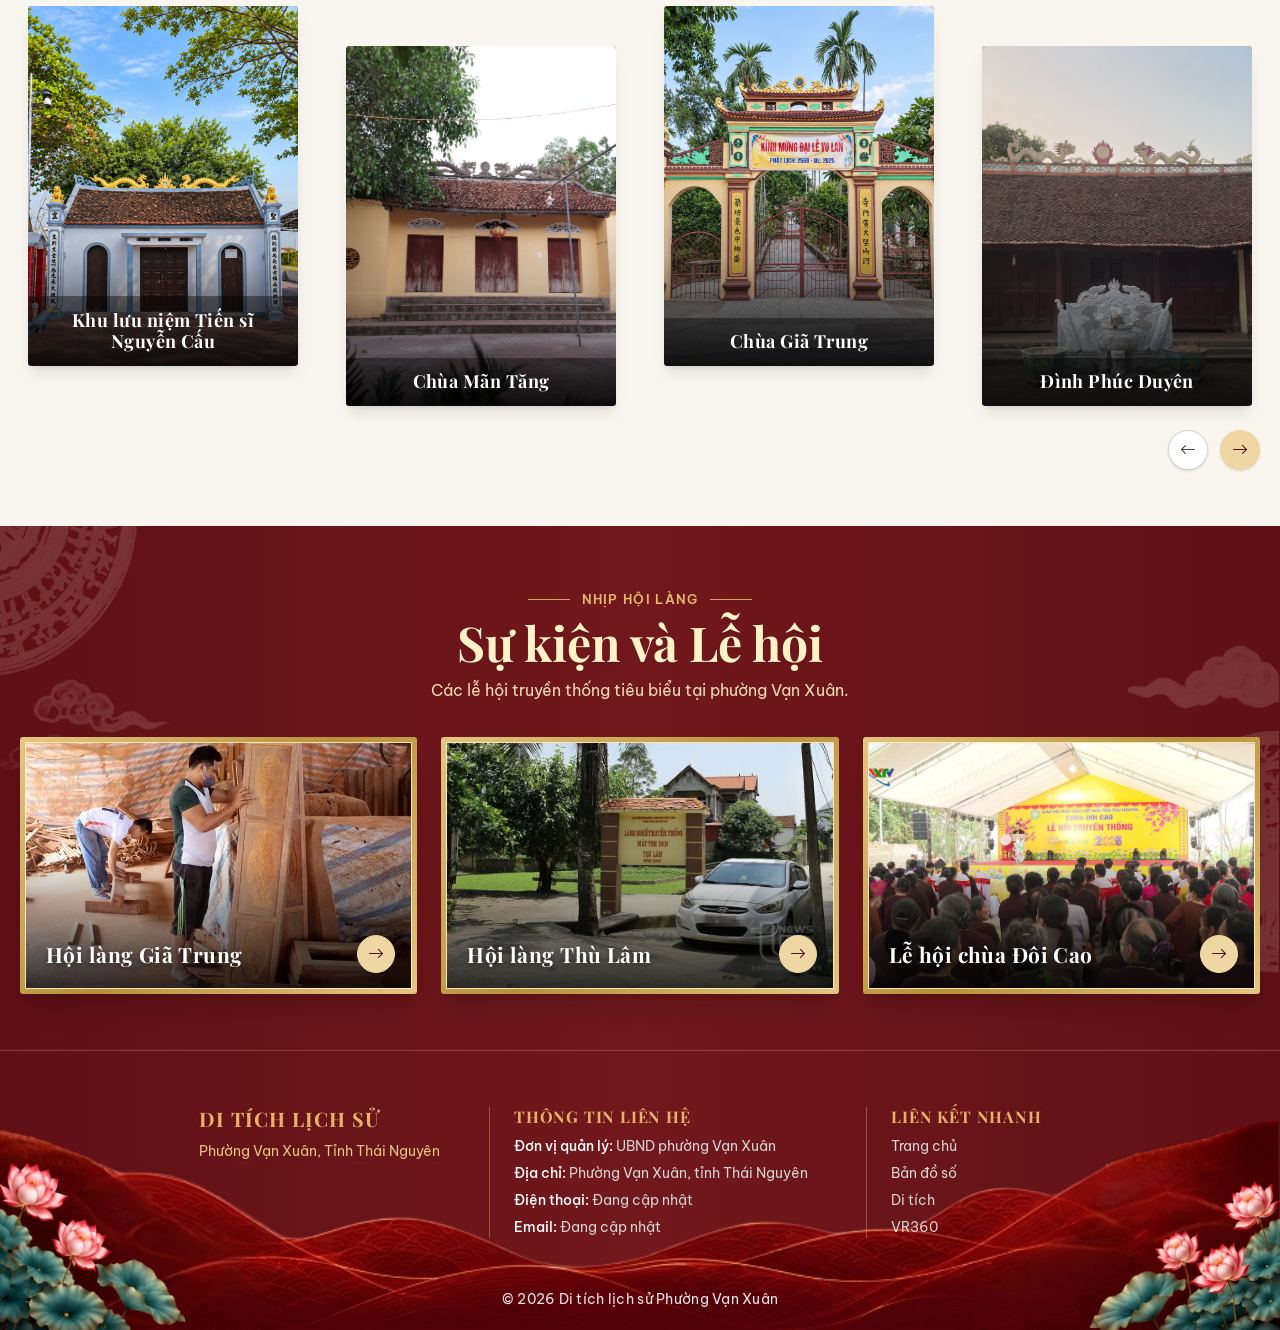
==== commit 534bd8d6: "feat(ui): đưa ô tìm kiếm sang phía tay phải sau menu điều hướng trong index.html" ====
--- a/index.html
+++ b/index.html
@@ -20,7 +20,7 @@
   <!-- Theme (tokens màu, font, component) -->
   <link rel="stylesheet" href="assets/css/theme.css">
   <style>
-    .vx-search--header{position:relative;display:flex;align-items:center;max-width:290px;width:100%;background:rgba(0,0,0,0.28);border:1px solid rgba(228,197,131,0.4);border-radius:24px;padding:4px 14px;transition:all .25s ease-in-out}.vx-search--header:focus-within{background:rgba(0,0,0,0.55);border-color:#e4c583;box-shadow:0 0 10px rgba(228,197,131,0.35)}.vx-search--header i{color:#e4c583;margin-right:8px;font-size:.95rem}.vx-search--header .form-control{border:none;background:transparent;color:#fff;padding:2px 0;font-size:.9rem;box-shadow:none}.vx-search--header .form-control::placeholder{color:rgba(255,255,255,0.65)}.vx-search--header .form-control:focus{outline:none;background:transparent;color:#fff;box-shadow:none}
+    .vx-search--header{position:relative;display:flex;align-items:center;max-width:280px;width:100%;background:rgba(0,0,0,0.28);border:1px solid rgba(228,197,131,0.4);border-radius:24px;padding:4px 14px;transition:all .25s ease-in-out}.vx-search--header:focus-within{background:rgba(0,0,0,0.55);border-color:#e4c583;box-shadow:0 0 10px rgba(228,197,131,0.35)}.vx-search--header i{color:#e4c583;margin-right:8px;font-size:.95rem}.vx-search--header .form-control{border:none;background:transparent;color:#fff;padding:2px 0;font-size:.9rem;box-shadow:none}.vx-search--header .form-control::placeholder{color:rgba(255,255,255,0.65)}.vx-search--header .form-control:focus{outline:none;background:transparent;color:#fff;box-shadow:none}
   </style>
 </head>
 <body data-route="home">
@@ -36,18 +36,21 @@
             <span class="vx-brand__sub">Phường Vạn Xuân, Tỉnh Thái Nguyên</span>
           </span>
         </a>
-        <form class="vx-search vx-search--header ms-lg-3 me-lg-3 d-none d-lg-flex" id="headerSearch" role="search" action="pages/di-tich.html" method="get"><i class="bi bi-search" aria-hidden="true"></i><input class="form-control" type="search" name="q" placeholder="Tìm kiếm di tích..." aria-label="Tìm kiếm di tích" list="relicNames"><datalist id="relicNames"></datalist></form>
         <button class="navbar-toggler" type="button" data-bs-toggle="collapse" data-bs-target="#mainNav" aria-controls="mainNav" aria-expanded="false" aria-label="Mở menu">
           <span class="navbar-toggler-icon"></span>
         </button>
         <div class="collapse navbar-collapse justify-content-end" id="mainNav">
-          <form class="vx-search vx-search--header d-flex d-lg-none my-3" id="mobileSearch" role="search" action="pages/di-tich.html" method="get"><i class="bi bi-search" aria-hidden="true"></i><input class="form-control" type="search" name="q" placeholder="Tìm kiếm di tích..." aria-label="Tìm kiếm di tích" list="relicNames"></form>
-          <ul class="navbar-nav">
+          <ul class="navbar-nav me-lg-3">
             <li class="nav-item"><a class="nav-link active" aria-current="page" href="index.html">Trang chủ</a></li>
-            <li class="nav-item"><a class="nav-link" href="pages/ban-do-so.html">Bản đồ số</a></li>
+            <li class="nav-item"><a class="nav-link" href="pages/ban-do.html">Bản đồ số</a></li>
             <li class="nav-item"><a class="nav-link" href="pages/di-tich.html">Di tích</a></li>
             <li class="nav-item"><a class="nav-link" href="pages/vr360.html">VR360</a></li>
           </ul>
+          <form class="vx-search vx-search--header d-flex my-2 my-lg-0" id="headerSearch" role="search" action="pages/di-tich.html" method="get">
+            <i class="bi bi-search" aria-hidden="true"></i>
+            <input class="form-control" type="search" name="q" placeholder="Tìm kiếm di tích..." aria-label="Tìm kiếm di tích" list="relicNames">
+            <datalist id="relicNames"></datalist>
+          </form>
         </div>
       </div>
     </nav>
@@ -63,7 +66,7 @@
       </div>
       <div class="container container-vx vx-hero__actions">
         <div class="d-flex justify-content-center">
-          <a href="#ban-do" class="btn btn-vx-gold btn-lg px-4 py-2">Khám phá Bản đồ số <i class="bi bi-arrow-right ms-2" aria-hidden="true"></i></a>
+          <a href="pages/ban-do.html" class="btn btn-vx-gold btn-lg px-4 py-2">Khám phá Bản đồ số <i class="bi bi-arrow-right ms-2" aria-hidden="true"></i></a>
         </div>
       </div>
     </section>
@@ -80,7 +83,7 @@
         <div class="vx-map-frame">
           <iframe class="vx-map-embed" src="pages/ban-do-so.html" title="Bản đồ số di tích phường Vạn Xuân"
                   loading="lazy" allow="fullscreen; geolocation" allowfullscreen></iframe>
-          <a class="vx-map-open" href="pages/ban-do-so.html"><i class="bi bi-arrows-fullscreen" aria-hidden="true"></i> Xem đầy đủ bản đồ</a>
+          <a class="vx-map-open" href="pages/ban-do.html"><i class="bi bi-arrows-fullscreen" aria-hidden="true"></i> Xem trang bản đồ số đầy đủ</a>
         </div>
       </div>
     </section>
@@ -163,4 +166,4 @@
   <script src="assets/js/data.js"></script>
   <script src="assets/js/app.js"></script>
 </body>
-</html>
+</html>
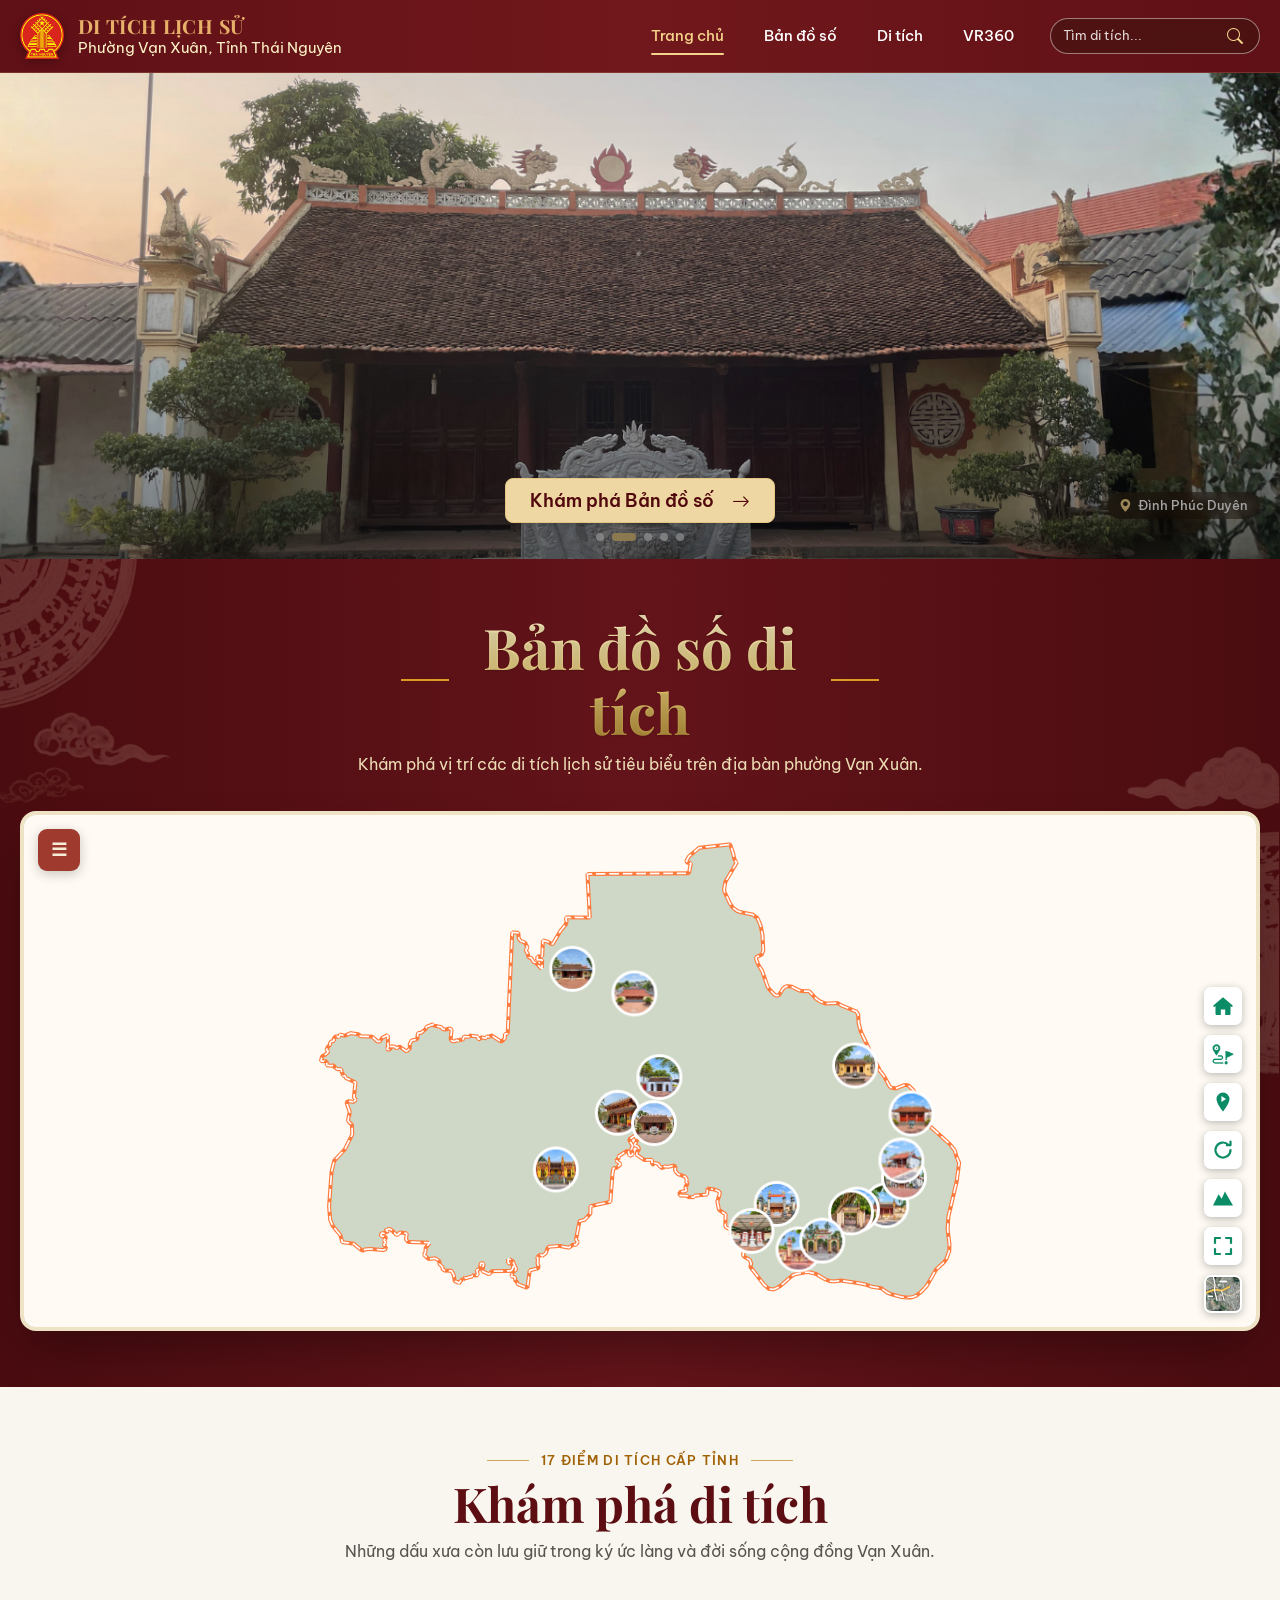
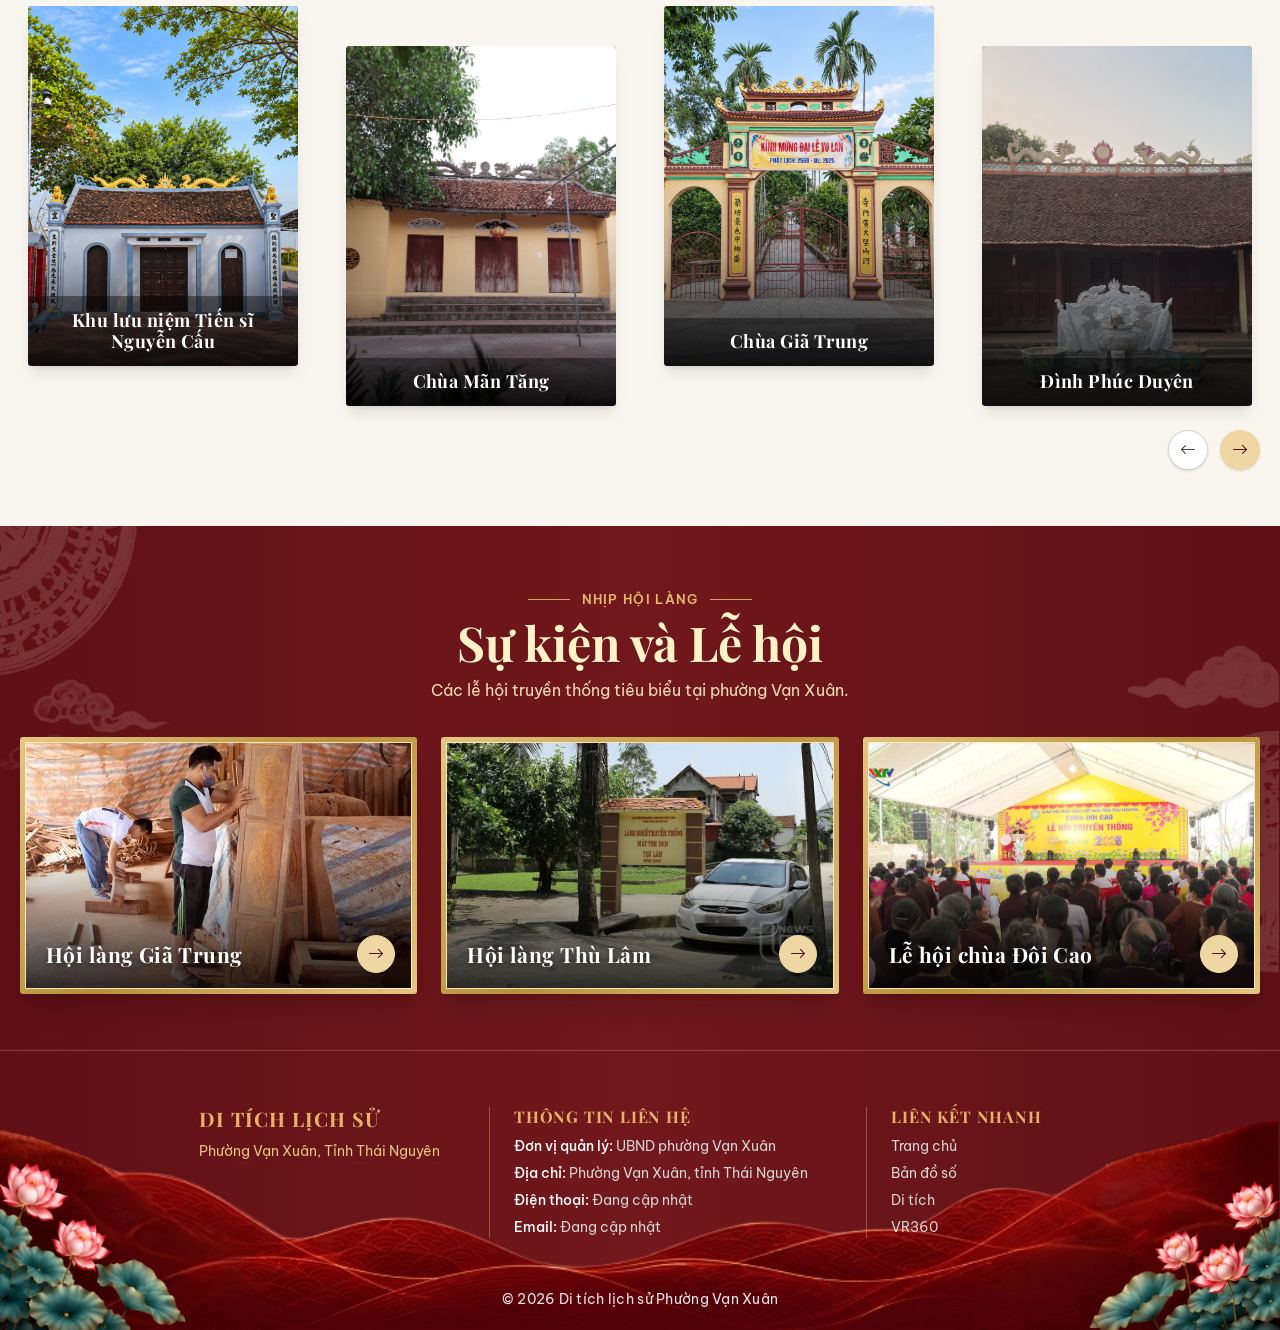
==== commit c6f53132: "fix ux ui" ====
--- a/index.html
+++ b/index.html
@@ -19,42 +19,11 @@
 
   <!-- Theme (tokens màu, font, component) -->
   <link rel="stylesheet" href="assets/css/theme.css">
-  <style>
-    .vx-search--header{position:relative;display:flex;align-items:center;max-width:280px;width:100%;background:rgba(0,0,0,0.28);border:1px solid rgba(228,197,131,0.4);border-radius:24px;padding:4px 14px;transition:all .25s ease-in-out}.vx-search--header:focus-within{background:rgba(0,0,0,0.55);border-color:#e4c583;box-shadow:0 0 10px rgba(228,197,131,0.35)}.vx-search--header i{color:#e4c583;margin-right:8px;font-size:.95rem}.vx-search--header .form-control{border:none;background:transparent;color:#fff;padding:2px 0;font-size:.9rem;box-shadow:none}.vx-search--header .form-control::placeholder{color:rgba(255,255,255,0.65)}.vx-search--header .form-control:focus{outline:none;background:transparent;color:#fff;box-shadow:none}
-  </style>
 </head>
 <body data-route="home">
 
   <!-- ================= HEADER ================= -->
-  <header class="vx-header">
-    <nav class="navbar navbar-expand-lg" data-bs-theme="dark" aria-label="Điều hướng chính">
-      <div class="container container-vx">
-        <a class="vx-brand navbar-brand me-auto" href="index.html">
-          <img class="vx-brand__logo" src="assets/img/logo-thai-nguyen.webp" alt="Biểu trưng tỉnh Thái Nguyên" width="44" height="46">
-          <span class="vx-brand__text">
-            <span class="vx-brand__title">Di tích lịch sử</span>
-            <span class="vx-brand__sub">Phường Vạn Xuân, Tỉnh Thái Nguyên</span>
-          </span>
-        </a>
-        <button class="navbar-toggler" type="button" data-bs-toggle="collapse" data-bs-target="#mainNav" aria-controls="mainNav" aria-expanded="false" aria-label="Mở menu">
-          <span class="navbar-toggler-icon"></span>
-        </button>
-        <div class="collapse navbar-collapse justify-content-end" id="mainNav">
-          <ul class="navbar-nav me-lg-3">
-            <li class="nav-item"><a class="nav-link active" aria-current="page" href="index.html">Trang chủ</a></li>
-            <li class="nav-item"><a class="nav-link" href="pages/ban-do.html">Bản đồ số</a></li>
-            <li class="nav-item"><a class="nav-link" href="pages/di-tich.html">Di tích</a></li>
-            <li class="nav-item"><a class="nav-link" href="pages/vr360.html">VR360</a></li>
-          </ul>
-          <form class="vx-search vx-search--header d-flex my-2 my-lg-0" id="headerSearch" role="search" action="pages/di-tich.html" method="get">
-            <i class="bi bi-search" aria-hidden="true"></i>
-            <input class="form-control" type="search" name="q" placeholder="Tìm kiếm di tích..." aria-label="Tìm kiếm di tích" list="relicNames">
-            <datalist id="relicNames"></datalist>
-          </form>
-        </div>
-      </div>
-    </nav>
-  </header>
+  <div data-vx-header></div>
 
   <main>
     <!-- ================= HERO ================= -->
@@ -83,7 +52,7 @@
         <div class="vx-map-frame">
           <iframe class="vx-map-embed" src="pages/ban-do-so.html" title="Bản đồ số di tích phường Vạn Xuân"
                   loading="lazy" allow="fullscreen; geolocation" allowfullscreen></iframe>
-          <a class="vx-map-open" href="pages/ban-do.html"><i class="bi bi-arrows-fullscreen" aria-hidden="true"></i> Xem trang bản đồ số đầy đủ</a>
+          <!-- <a class="vx-map-open" href="pages/ban-do.html"></a> -->
         </div>
       </div>
     </section>
--- a/assets/css/theme.css
+++ b/assets/css/theme.css
@@ -250,6 +250,17 @@
 }
 .vx-search .form-control::placeholder { color: rgba(255, 255, 255, .85); }
 .vx-search:focus-within { border-color: var(--vx-gold-400); }
+.vx-search--header {
+  width: 210px; max-width: 100%; min-height: 36px; flex-shrink: 0;
+  gap: .5rem; padding: 0 .75rem; border-radius: 999px;
+}
+.vx-search--header .form-control { min-width: 0; font-size: .8rem; }
+.vx-search--header button {
+  display: inline-flex; align-items: center; justify-content: center;
+  padding: 0; width: 24px; height: 32px; flex-shrink: 0;
+  border: 0; background: transparent; color: var(--vx-gold-300);
+}
+.vx-search--header button:focus-visible { outline: 2px solid currentColor; border-radius: 4px; }
 
 /* ---------- 7. SECTIONS ---------- */
 .vx-section { position: relative; padding: var(--vx-section-py) 0; background-repeat: no-repeat; background-size: cover; background-position: center; }
